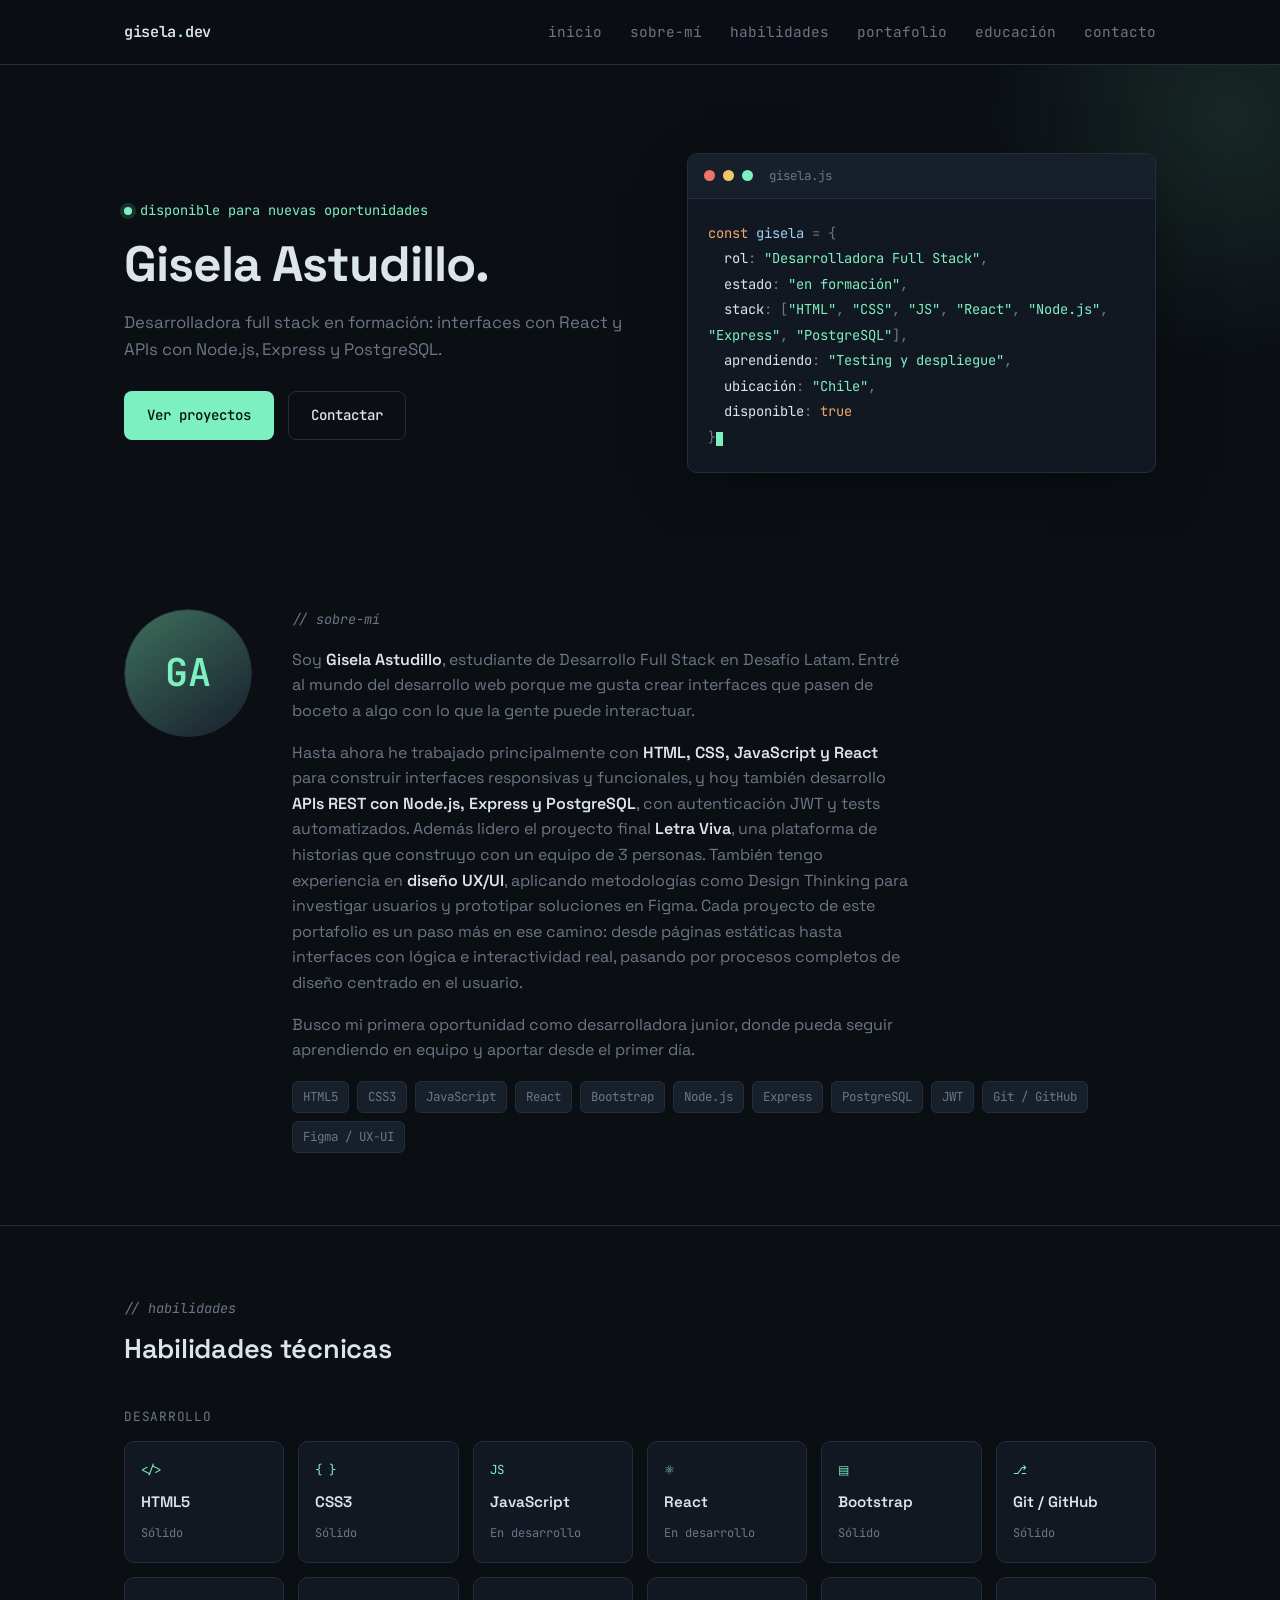
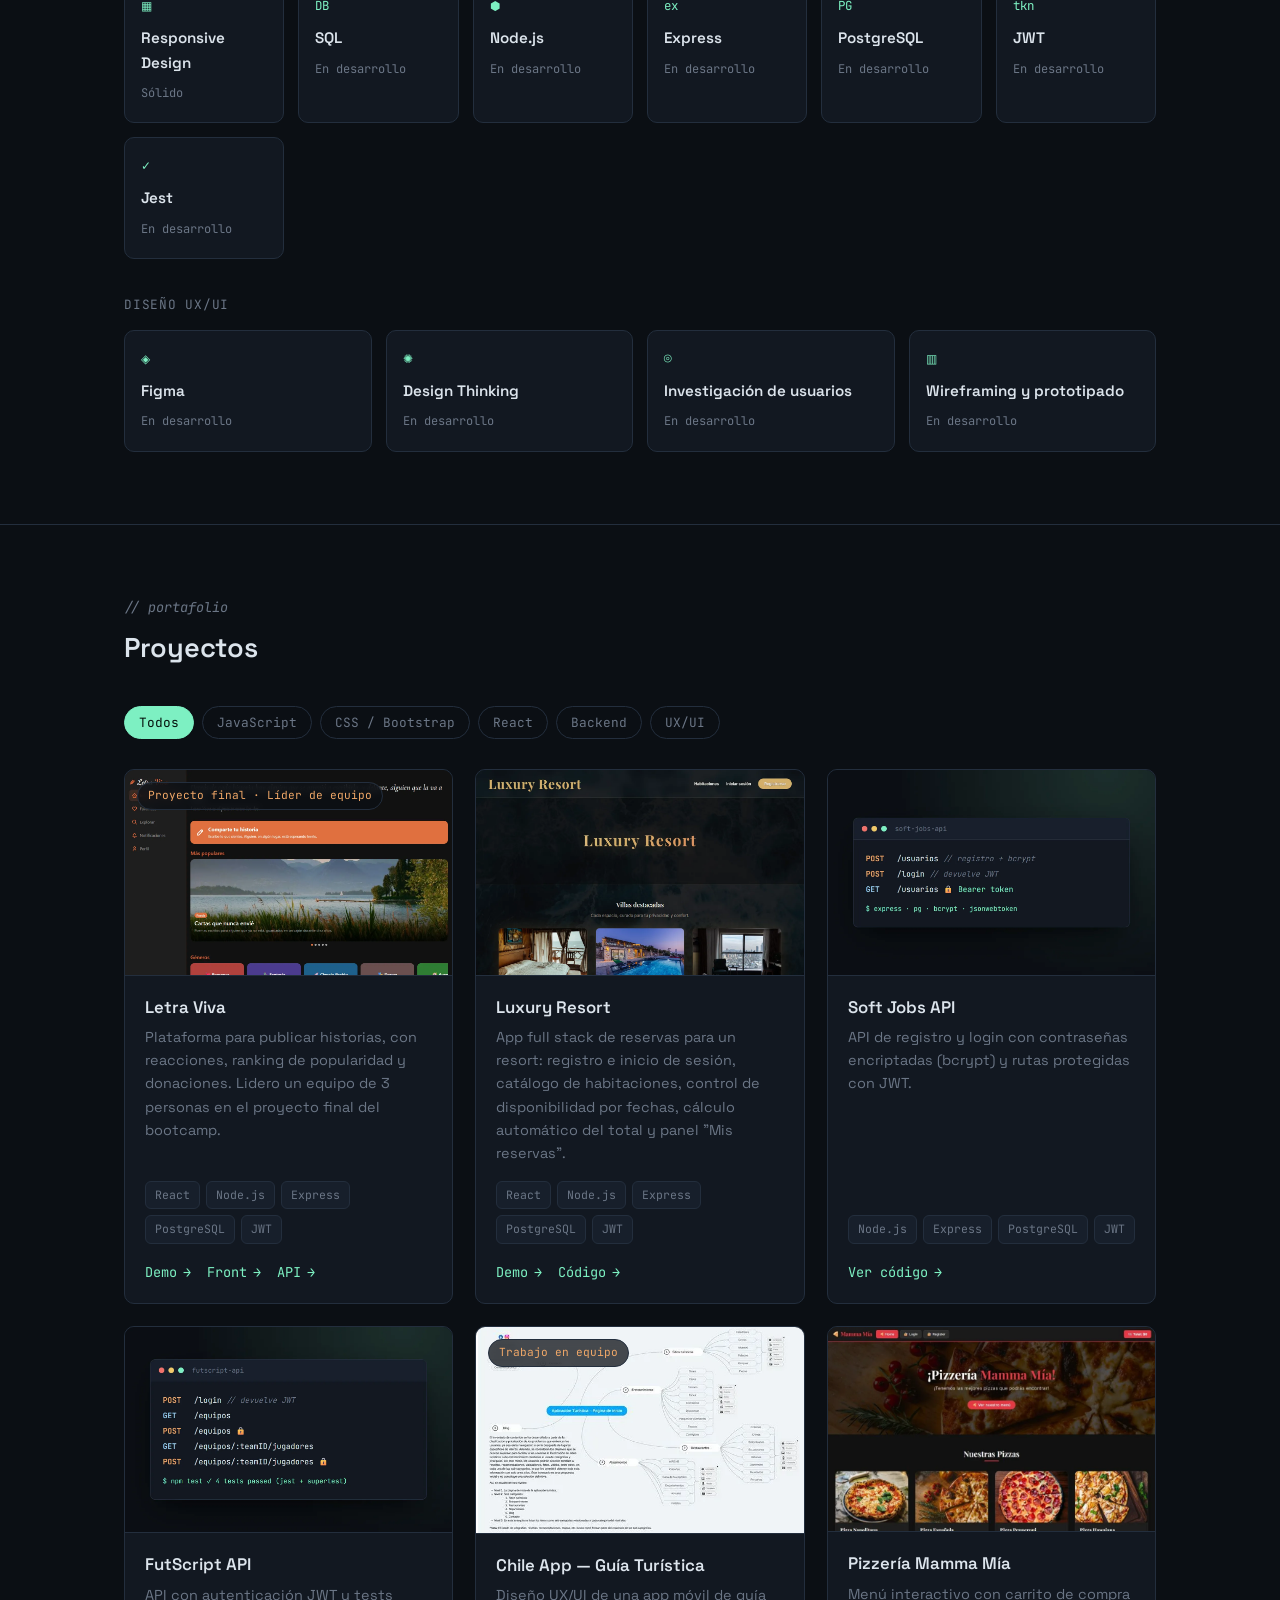
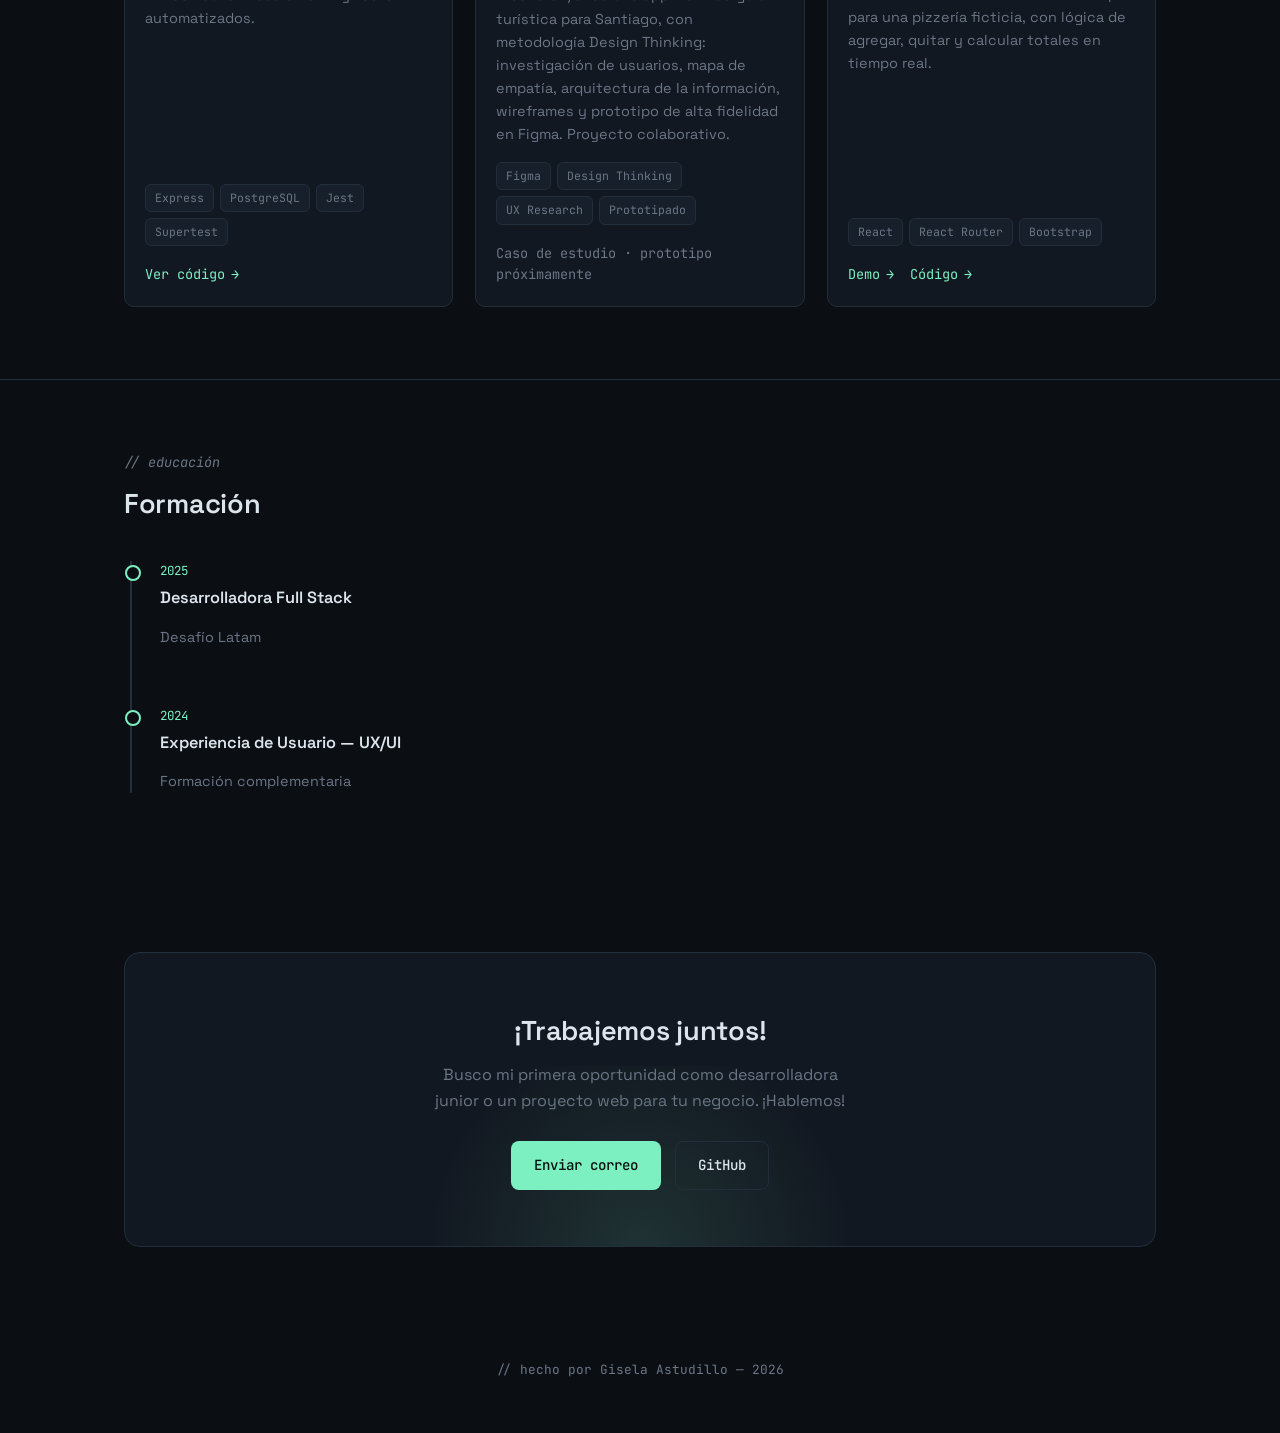
==== index.html @ 07a114a3 "Corregir tags de Pizzería Mamma Mía a React, React Router y Bootstrap Co-Authored-By: Claude Opus 5." ====
<!DOCTYPE html>
<html lang="es">
<head>
<meta charset="UTF-8">
<meta name="viewport" content="width=device-width, initial-scale=1.0">
<title>Gisela Astudillo — Desarrolladora Full Stack</title>
<meta name="description" content="Portafolio de Gisela Astudillo, desarrolladora full stack en formación. Frontend con HTML, CSS, JavaScript y React, y backend con Node.js, Express y PostgreSQL.">
<link rel="preconnect" href="https://fonts.googleapis.com">
<link rel="preconnect" href="https://fonts.gstatic.com" crossorigin>
<link href="https://fonts.googleapis.com/css2?family=Space+Grotesk:wght@400;500;600;700&family=JetBrains+Mono:wght@400;500;600&display=swap" rel="stylesheet">
<link rel="stylesheet" href="css/style.css">
<script src="js/main.js" defer></script>
</head>
<body>

<nav class="nav">
  <div class="wrap">
    <a class="nav-brand" href="#inicio">gisela<span>.</span>dev</a>
    <button class="nav-toggle" id="navToggle" aria-label="Abrir menú" aria-expanded="false" aria-controls="navLinks">☰</button>
    <ul class="nav-links" id="navLinks">
      <li><a href="#inicio">inicio</a></li>
      <li><a href="#sobre-mi">sobre-mí</a></li>
      <li><a href="#habilidades">habilidades</a></li>
      <li><a href="#portafolio">portafolio</a></li>
      <li><a href="#educacion">educación</a></li>
      <li><a href="#contacto">contacto</a></li>
    </ul>
  </div>
</nav>

<header id="inicio" class="hero">
  <div class="wrap hero-grid">
    <div>
      <p class="hero-eyebrow">disponible para nuevas oportunidades</p>
      <h1>Gisela Astudillo.</h1>
      <p class="lead">Desarrolladora full stack en formación: interfaces con React y APIs con Node.js, Express y PostgreSQL.</p>
      <div class="hero-ctas">
        <a href="#portafolio" class="btn btn-primary">Ver proyectos</a>
        <a href="#contacto" class="btn btn-ghost">Contactar</a>
      </div>
    </div>

    <div class="code-card" aria-hidden="false">
      <div class="code-card-head">
        <span class="code-dot"></span><span class="code-dot"></span><span class="code-dot"></span>
        <span class="code-card-filename">gisela.js</span>
      </div>
      <div class="code-card-body mono">
<span class="tok-kw">const</span> <span class="tok-var">gisela</span> <span class="tok-punc">=</span> <span class="tok-punc">{</span><br>
&nbsp;&nbsp;<span class="tok-prop">rol</span><span class="tok-punc">:</span> <span class="tok-str">"Desarrolladora Full Stack"</span><span class="tok-punc">,</span><br>
&nbsp;&nbsp;<span class="tok-prop">estado</span><span class="tok-punc">:</span> <span class="tok-str">"en formación"</span><span class="tok-punc">,</span><br>
&nbsp;&nbsp;<span class="tok-prop">stack</span><span class="tok-punc">:</span> <span class="tok-punc">[</span><span class="tok-str">"HTML"</span><span class="tok-punc">,</span> <span class="tok-str">"CSS"</span><span class="tok-punc">,</span> <span class="tok-str">"JS"</span><span class="tok-punc">,</span> <span class="tok-str">"React"</span><span class="tok-punc">,</span> <span class="tok-str">"Node.js"</span><span class="tok-punc">,</span> <span class="tok-str">"Express"</span><span class="tok-punc">,</span> <span class="tok-str">"PostgreSQL"</span><span class="tok-punc">]</span><span class="tok-punc">,</span><br>
&nbsp;&nbsp;<span class="tok-prop">aprendiendo</span><span class="tok-punc">:</span> <span class="tok-str">"Testing y despliegue"</span><span class="tok-punc">,</span><br>
&nbsp;&nbsp;<span class="tok-prop">ubicación</span><span class="tok-punc">:</span> <span class="tok-str">"Chile"</span><span class="tok-punc">,</span><br>
&nbsp;&nbsp;<span class="tok-prop">disponible</span><span class="tok-punc">:</span> <span class="tok-kw">true</span><br>
<span class="tok-punc">}</span><span class="cursor"></span>
      </div>
    </div>
  </div>
</header>

<section id="sobre-mi">
  <div class="wrap">
    <div class="about-grid">
      <div class="about-avatar mono">GA</div>
      <div class="about-text">
        <p class="eyebrow mono"><span class="tok-com">// sobre-mí</span></p>
        <p>Soy <strong>Gisela Astudillo</strong>, estudiante de Desarrollo Full Stack en Desafío Latam. Entré al mundo del desarrollo web porque me gusta crear interfaces que pasen de boceto a algo con lo que la gente puede interactuar.</p>
        <p>Hasta ahora he trabajado principalmente con <strong>HTML, CSS, JavaScript y React</strong> para construir interfaces responsivas y funcionales, y hoy también desarrollo <strong>APIs REST con Node.js, Express y PostgreSQL</strong>, con autenticación JWT y tests automatizados. Además lidero el proyecto final <strong>Letra Viva</strong>, una plataforma de historias que construyo con un equipo de 3 personas. También tengo experiencia en <strong>diseño UX/UI</strong>, aplicando metodologías como Design Thinking para investigar usuarios y prototipar soluciones en Figma. Cada proyecto de este portafolio es un paso más en ese camino: desde páginas estáticas hasta interfaces con lógica e interactividad real, pasando por procesos completos de diseño centrado en el usuario.</p>
        <p>Busco mi primera oportunidad como desarrolladora junior, donde pueda seguir aprendiendo en equipo y aportar desde el primer día.</p>
        <div class="about-tags">
          <span class="tag">HTML5</span>
          <span class="tag">CSS3</span>
          <span class="tag">JavaScript</span>
          <span class="tag">React</span>
          <span class="tag">Bootstrap</span>
          <span class="tag">Node.js</span>
          <span class="tag">Express</span>
          <span class="tag">PostgreSQL</span>
          <span class="tag">JWT</span>
          <span class="tag">Git / GitHub</span>
          <span class="tag">Figma / UX-UI</span>
        </div>
      </div>
    </div>
  </div>
</section>

<hr class="divider">

<section id="habilidades">
  <div class="wrap">
    <div class="section-head">
      <p class="eyebrow mono"><span class="tok-com">// habilidades</span></p>
      <h2>Habilidades técnicas</h2>
    </div>

    <p class="skills-group-label mono">Desarrollo</p>
    <div class="skills-grid">
      <div class="skill-card">
        <span class="skill-icon mono">&lt;/&gt;</span>
        <span class="skill-name">HTML5</span>
        <span class="skill-level">Sólido</span>
      </div>
      <div class="skill-card">
        <span class="skill-icon mono">{ }</span>
        <span class="skill-name">CSS3</span>
        <span class="skill-level">Sólido</span>
      </div>
      <div class="skill-card">
        <span class="skill-icon mono">JS</span>
        <span class="skill-name">JavaScript</span>
        <span class="skill-level">En desarrollo</span>
      </div>
      <div class="skill-card">
        <span class="skill-icon mono">⚛</span>
        <span class="skill-name">React</span>
        <span class="skill-level">En desarrollo</span>
      </div>
      <div class="skill-card">
        <span class="skill-icon mono">▤</span>
        <span class="skill-name">Bootstrap</span>
        <span class="skill-level">Sólido</span>
      </div>
      <div class="skill-card">
        <span class="skill-icon mono">⎇</span>
        <span class="skill-name">Git / GitHub</span>
        <span class="skill-level">Sólido</span>
      </div>
      <div class="skill-card">
        <span class="skill-icon mono">▦</span>
        <span class="skill-name">Responsive Design</span>
        <span class="skill-level">Sólido</span>
      </div>
      <div class="skill-card">
        <span class="skill-icon mono">DB</span>
        <span class="skill-name">SQL</span>
        <span class="skill-level">En desarrollo</span>
      </div>
      <div class="skill-card">
        <span class="skill-icon mono">⬢</span>
        <span class="skill-name">Node.js</span>
        <span class="skill-level">En desarrollo</span>
      </div>
      <div class="skill-card">
        <span class="skill-icon mono">ex</span>
        <span class="skill-name">Express</span>
        <span class="skill-level">En desarrollo</span>
      </div>
      <div class="skill-card">
        <span class="skill-icon mono">PG</span>
        <span class="skill-name">PostgreSQL</span>
        <span class="skill-level">En desarrollo</span>
      </div>
      <div class="skill-card">
        <span class="skill-icon mono">tkn</span>
        <span class="skill-name">JWT</span>
        <span class="skill-level">En desarrollo</span>
      </div>
      <div class="skill-card">
        <span class="skill-icon mono">✓</span>
        <span class="skill-name">Jest</span>
        <span class="skill-level">En desarrollo</span>
      </div>
    </div>

    <p class="skills-group-label mono">Diseño UX/UI</p>
    <div class="skills-grid">
      <div class="skill-card">
        <span class="skill-icon mono">◈</span>
        <span class="skill-name">Figma</span>
        <span class="skill-level">En desarrollo</span>
      </div>
      <div class="skill-card">
        <span class="skill-icon mono">✺</span>
        <span class="skill-name">Design Thinking</span>
        <span class="skill-level">En desarrollo</span>
      </div>
      <div class="skill-card">
        <span class="skill-icon mono">◎</span>
        <span class="skill-name">Investigación de usuarios</span>
        <span class="skill-level">En desarrollo</span>
      </div>
      <div class="skill-card">
        <span class="skill-icon mono">▥</span>
        <span class="skill-name">Wireframing y prototipado</span>
        <span class="skill-level">En desarrollo</span>
      </div>
    </div>
  </div>
</section>

<hr class="divider">

<section id="portafolio">
  <div class="wrap">
    <div class="section-head">
      <p class="eyebrow mono"><span class="tok-com">// portafolio</span></p>
      <h2>Proyectos</h2>
    </div>

    <div class="filter-bar" role="group" aria-label="Filtrar proyectos por tecnología">
      <button class="filter-btn active" data-filter="all">Todos</button>
      <button class="filter-btn" data-filter="js">JavaScript</button>
      <button class="filter-btn" data-filter="css">CSS / Bootstrap</button>
      <button class="filter-btn" data-filter="react">React</button>
      <button class="filter-btn" data-filter="backend">Backend</button>
      <button class="filter-btn" data-filter="uxui">UX/UI</button>
    </div>

    <div class="project-grid" id="projectGrid">

      <article class="project-card" data-tags="react backend js">
        <div class="project-thumb">
          <span class="project-badge mono">Proyecto final · Líder de equipo</span>
          <img src="img/letra-viva.webp" alt="Página de inicio de Letra Viva: menú lateral, frase de bienvenida, botón para compartir una historia y carrusel de historias más populares">
        </div>
        <div class="project-body">
          <h3 class="project-title">Letra Viva</h3>
          <p class="project-desc">Plataforma para publicar historias, con reacciones, ranking de popularidad y donaciones. Lidero un equipo de 3 personas en el proyecto final del bootcamp.</p>
          <div class="project-stack">
            <span class="tag">React</span><span class="tag">Node.js</span><span class="tag">Express</span><span class="tag">PostgreSQL</span><span class="tag">JWT</span>
          </div>
          <div class="project-links">
            <a href="https://letra-viva-frontend.vercel.app" class="project-link" target="_blank" rel="noopener">Demo</a>
            <a href="https://github.com/G1I2S/letra-viva-frontend" class="project-link" target="_blank" rel="noopener">Front</a>
            <a href="https://github.com/G1I2S/letra-viva-backend" class="project-link" target="_blank" rel="noopener">API</a>
          </div>
        </div>
      </article>

      <article class="project-card" data-tags="react backend js">
        <div class="project-thumb">
          <img src="img/luxury-resort.webp" alt="Página de inicio de Luxury Resort: logo dorado sobre fondo oscuro y sección de villas destacadas con fotos de habitaciones y una piscina">
        </div>
        <div class="project-body">
          <h3 class="project-title">Luxury Resort</h3>
          <p class="project-desc">App full stack de reservas para un resort: registro e inicio de sesión, catálogo de habitaciones, control de disponibilidad por fechas, cálculo automático del total y panel "Mis reservas".</p>
          <div class="project-stack">
            <span class="tag">React</span><span class="tag">Node.js</span><span class="tag">Express</span><span class="tag">PostgreSQL</span><span class="tag">JWT</span>
          </div>
          <div class="project-links">
            <a href="https://luxury-resort-one.vercel.app" class="project-link" target="_blank" rel="noopener">Demo</a>
            <a href="https://github.com/G1I2S/luxury-resort" class="project-link" target="_blank" rel="noopener">Código</a>
          </div>
        </div>
      </article>

      <article class="project-card" data-tags="backend">
        <div class="project-thumb">
          <img src="img/soft-jobs-api.webp" alt="Ventana de código con los endpoints de Soft Jobs API: POST /usuarios para registrarse, POST /login que devuelve un JWT y GET /usuarios protegido con token">
        </div>
        <div class="project-body">
          <h3 class="project-title">Soft Jobs API</h3>
          <p class="project-desc">API de registro y login con contraseñas encriptadas (bcrypt) y rutas protegidas con JWT.</p>
          <div class="project-stack">
            <span class="tag">Node.js</span><span class="tag">Express</span><span class="tag">PostgreSQL</span><span class="tag">JWT</span>
          </div>
          <a href="https://github.com/G1I2S/soft-jobs-api" class="project-link" target="_blank" rel="noopener">Ver código</a>
        </div>
      </article>

      <article class="project-card" data-tags="backend">
        <div class="project-thumb">
          <img src="img/futscript-api.webp" alt="Ventana de código con los endpoints de FutScript API para login, equipos y jugadores, y el resultado de npm test con 4 tests aprobados">
        </div>
        <div class="project-body">
          <h3 class="project-title">FutScript API</h3>
          <p class="project-desc">API con autenticación JWT y tests automatizados.</p>
          <div class="project-stack">
            <span class="tag">Express</span><span class="tag">PostgreSQL</span><span class="tag">Jest</span><span class="tag">Supertest</span>
          </div>
          <a href="https://github.com/G1I2S/futscript-api" class="project-link" target="_blank" rel="noopener">Ver código</a>
        </div>
      </article>

      <article class="project-card" data-tags="uxui">
        <div class="project-thumb">
          <span class="project-badge mono">Trabajo en equipo</span>
          <img src="img/chile-app.webp" alt="Mapa de arquitectura de información de la app Chile App: página de inicio conectada a sitios turísticos, entretenimiento, restaurantes, alojamientos, blog y contacto, con sus subcategorías">
        </div>
        <div class="project-body">
          <h3 class="project-title">Chile App — Guía Turística</h3>
          <p class="project-desc">Diseño UX/UI de una app móvil de guía turística para Santiago, con metodología Design Thinking: investigación de usuarios, mapa de empatía, arquitectura de la información, wireframes y prototipo de alta fidelidad en Figma. Proyecto colaborativo.</p>
          <div class="project-stack">
            <span class="tag">Figma</span><span class="tag">Design Thinking</span><span class="tag">UX Research</span><span class="tag">Prototipado</span>
          </div>
          <span class="project-link-disabled">Caso de estudio · prototipo próximamente</span>
        </div>
      </article>

      <article class="project-card" data-tags="react js css">
        <div class="project-thumb">
          <img src="img/pizzeria-mamma-mia.webp" alt="Página de inicio de Pizzería Mamma Mía: barra con total del carrito, portada con foto de pizza y botón Ver nuestro menú, y tarjetas de pizzas napolitana, española, pepperoni y hawaiana">
        </div>
        <div class="project-body">
          <h3 class="project-title">Pizzería Mamma Mía</h3>
          <p class="project-desc">Menú interactivo con carrito de compra para una pizzería ficticia, con lógica de agregar, quitar y calcular totales en tiempo real.</p>
          <div class="project-stack">
            <span class="tag">React</span><span class="tag">React Router</span><span class="tag">Bootstrap</span>
          </div>
          <div class="project-links">
            <a href="https://g1i2s.github.io/pizzeria-mamma-mia/" class="project-link" target="_blank" rel="noopener">Demo</a>
            <a href="https://github.com/G1I2S/pizzeria-mamma-mia" class="project-link" target="_blank" rel="noopener">Código</a>
          </div>
        </div>
      </article>



    </div>
  </div>
</section>

<hr class="divider">

<section id="educacion">
  <div class="wrap">
    <div class="section-head">
      <p class="eyebrow mono"><span class="tok-com">// educación</span></p>
      <h2>Formación</h2>
    </div>
    <div class="timeline">
      <div class="timeline-item">
        <p class="timeline-date mono">2025</p>
        <p class="timeline-title">Desarrolladora Full Stack</p>
        <p class="timeline-sub">Desafío Latam</p>
      </div>
      <div class="timeline-item">
        <p class="timeline-date mono">2024</p>
        <p class="timeline-title">Experiencia de Usuario — UX/UI</p>
        <p class="timeline-sub">Formación complementaria</p>
      </div>
    </div>
  </div>
</section>

<section id="contacto">
  <div class="wrap">
    <div class="contact">
      <h2>¡Trabajemos juntos!</h2>
      <p class="lead">Busco mi primera oportunidad como desarrolladora junior o un proyecto web para tu negocio. ¡Hablemos!</p>
      <div class="contact-links">
        <a href="mailto:giselaastudillo50@gmail.com" class="btn btn-primary">Enviar correo</a>
        <a href="https://github.com/G1I2S" class="btn btn-ghost" target="_blank" rel="noopener">GitHub</a>
        <!-- TODO: descomentar estos botones cuando estén los datos.
             LinkedIn: poner la URL del perfil en href.
             CV: subir el PDF (ej. docs/cv-gisela-astudillo.pdf), poner esa ruta en href y agregar el atributo download.
        <a href="#" class="btn btn-ghost" target="_blank" rel="noopener">LinkedIn</a>
        <a href="#" class="btn btn-ghost">Descargar CV</a>
        -->
      </div>
    </div>
  </div>
</section>

<footer class="site-footer">
  <p>// hecho por Gisela Astudillo — 2026</p>
</footer>

</body>
</html>
---- css/style.css ----
:root{
  --bg:#0B0F14;
  --surface:#121821;
  --surface-2:#171F2B;
  --border:#232E3D;
  --text:#DCE4EC;
  --text-dim:#6B7686;
  --accent:#7DF0C2;
  --accent-dim:#3E6F5C;
  --accent-warm:#F0A868;
  --radius:10px;
  --maxw:1080px;
}

*{box-sizing:border-box;}
html{scroll-behavior:smooth;}
body{
  margin:0;
  background:var(--bg);
  color:var(--text);
  font-family:'Space Grotesk', system-ui, sans-serif;
  line-height:1.6;
  -webkit-font-smoothing:antialiased;
}
.mono{font-family:'JetBrains Mono', monospace;}

a{color:var(--accent); text-decoration:none;}
a:hover{text-decoration:underline;}

::selection{background:var(--accent); color:var(--bg);}

:focus-visible{
  outline:2px solid var(--accent);
  outline-offset:3px;
  border-radius:4px;
}

.wrap{max-width:var(--maxw); margin:0 auto; padding:0 24px;}

/* ---------- NAV ---------- */
.nav{
  position:sticky; top:0; z-index:50;
  background:rgba(11,15,20,0.85);
  backdrop-filter:blur(10px);
  border-bottom:1px solid var(--border);
}
.nav .wrap{
  display:flex; align-items:center; justify-content:space-between;
  height:64px;
}
.nav-brand{
  font-family:'JetBrains Mono', monospace;
  font-weight:600;
  color:var(--text);
  font-size:0.95rem;
  letter-spacing:-0.02em;
}
.nav-brand span{color:var(--accent);}
.nav-brand:hover{text-decoration:none; color:var(--text);}

.nav-links{
  display:flex; gap:28px; list-style:none; margin:0; padding:0;
}
.nav-links a{
  color:var(--text-dim);
  font-size:0.9rem;
  font-family:'JetBrains Mono', monospace;
  transition:color 0.15s ease;
}
.nav-links a:hover{color:var(--accent); text-decoration:none;}

.nav-toggle{
  display:none;
  background:none; border:1px solid var(--border); border-radius:6px;
  color:var(--text); width:38px; height:38px; cursor:pointer;
  font-size:1.1rem;
}

@media (max-width:760px){
  .nav-links{
    position:fixed; top:64px; left:0; right:0;
    background:var(--surface);
    border-bottom:1px solid var(--border);
    flex-direction:column; gap:0;
    max-height:0; overflow:hidden;
    transition:max-height 0.25s ease;
  }
  .nav-links.open{max-height:400px;}
  .nav-links li{border-top:1px solid var(--border);}
  .nav-links a{display:block; padding:14px 24px;}
  .nav-toggle{display:block;}
}

/* ---------- HERO ---------- */
.hero{
  padding:88px 0 64px;
  position:relative;
  overflow:hidden;
}
.hero::before{
  content:'';
  position:absolute;
  top:-200px; right:-200px;
  width:500px; height:500px;
  background:radial-gradient(circle, var(--accent-dim) 0%, transparent 70%);
  opacity:0.25;
  pointer-events:none;
}
.hero-grid{
  display:grid;
  grid-template-columns:1.1fr 1fr;
  gap:48px;
  align-items:center;
  position:relative;
}
@media (max-width:860px){
  .hero-grid{grid-template-columns:1fr; gap:36px;}
}

.hero-eyebrow{
  font-family:'JetBrains Mono', monospace;
  color:var(--accent);
  font-size:0.85rem;
  margin-bottom:14px;
  display:flex; align-items:center; gap:8px;
}
.hero-eyebrow::before{
  content:'';
  width:8px; height:8px;
  border-radius:50%;
  background:var(--accent);
  box-shadow:0 0 0 4px rgba(125,240,194,0.15);
}

.hero h1{
  font-size:clamp(2.1rem, 4.5vw, 3.1rem);
  line-height:1.12;
  margin:0 0 18px;
  font-weight:700;
  letter-spacing:-0.02em;
}
.hero p.lead{
  color:var(--text-dim);
  font-size:1.05rem;
  max-width:46ch;
  margin:0 0 28px;
}

.hero-ctas{display:flex; gap:14px; flex-wrap:wrap;}

.btn{
  display:inline-flex; align-items:center; gap:8px;
  padding:12px 22px;
  border-radius:8px;
  font-family:'JetBrains Mono', monospace;
  font-size:0.88rem;
  font-weight:500;
  cursor:pointer;
  border:1px solid transparent;
  transition:all 0.15s ease;
}
.btn-primary{
  background:var(--accent);
  color:#06120D;
}
.btn-primary:hover{
  background:#92f3cd;
  text-decoration:none;
  transform:translateY(-1px);
}
.btn-ghost{
  background:transparent;
  border-color:var(--border);
  color:var(--text);
}
.btn-ghost:hover{
  border-color:var(--accent);
  color:var(--accent);
  text-decoration:none;
}

/* code block hero signature */
.code-card{
  background:var(--surface);
  border:1px solid var(--border);
  border-radius:var(--radius);
  overflow:hidden;
  box-shadow:0 20px 60px -20px rgba(0,0,0,0.6);
}
.code-card-head{
  display:flex; align-items:center; gap:8px;
  padding:12px 16px;
  border-bottom:1px solid var(--border);
  background:var(--surface-2);
}
.code-dot{width:11px; height:11px; border-radius:50%;}
.code-card-head .code-dot:nth-child(1){background:#F0726B;}
.code-card-head .code-dot:nth-child(2){background:#F0C868;}
.code-card-head .code-dot:nth-child(3){background:#7DF0C2;}
.code-card-filename{
  margin-left:8px;
  font-family:'JetBrains Mono', monospace;
  font-size:0.78rem;
  color:var(--text-dim);
}
.code-card-body{
  padding:22px 20px;
  font-family:'JetBrains Mono', monospace;
  font-size:0.86rem;
  line-height:1.85;
  overflow-x:auto;
}
.code-card-body .ln{color:var(--text-dim); user-select:none; display:inline-block; width:1.4em;}
.tok-kw{color:#F0A868;}
.tok-var{color:#9FD0F0;}
.tok-str{color:var(--accent);}
.tok-prop{color:#DCE4EC;}
.tok-punc{color:var(--text-dim);}
.tok-com{color:var(--text-dim); font-style:italic;}

.cursor{
  display:inline-block;
  width:7px; height:1em;
  background:var(--accent);
  vertical-align:text-bottom;
  animation:blink 1s steps(1) infinite;
}
@keyframes blink{50%{opacity:0;}}

@media (prefers-reduced-motion: reduce){
  .cursor{animation:none;}
  html{scroll-behavior:auto;}
}

/* ---------- SECTION SHELL ---------- */
section{padding:72px 0;}
.section-head{margin-bottom:36px;}
.eyebrow{
  font-family:'JetBrains Mono', monospace;
  color:var(--text-dim);
  font-size:0.85rem;
  margin:0 0 8px;
}
.eyebrow .tok-com{color:var(--text-dim);}
h2{
  font-size:1.7rem;
  margin:0;
  font-weight:600;
  letter-spacing:-0.01em;
}

.divider{
  border:none; border-top:1px solid var(--border); margin:0;
}

/* ---------- SOBRE MI ---------- */
.about-grid{
  display:grid;
  grid-template-columns:auto 1fr;
  gap:40px;
  align-items:start;
}
@media (max-width:700px){
  .about-grid{grid-template-columns:1fr;}
}
.about-avatar{
  width:128px; height:128px;
  border-radius:50%;
  background:linear-gradient(145deg, var(--accent-dim), var(--surface-2));
  border:1px solid var(--border);
  display:flex; align-items:center; justify-content:center;
  font-family:'JetBrains Mono', monospace;
  font-size:2.4rem;
  font-weight:600;
  color:var(--accent);
}
.about-text p{color:var(--text-dim); margin:0 0 16px; max-width:62ch;}
.about-text strong{color:var(--text); font-weight:600;}
.about-tags{display:flex; flex-wrap:wrap; gap:8px; margin-top:18px;}
.tag{
  font-family:'JetBrains Mono', monospace;
  font-size:0.78rem;
  padding:5px 10px;
  border-radius:6px;
  background:var(--surface-2);
  border:1px solid var(--border);
  color:var(--text-dim);
}

/* ---------- HABILIDADES ---------- */
.skills-group-label{
  color:var(--text-dim);
  font-size:0.8rem;
  text-transform:uppercase;
  letter-spacing:0.06em;
  margin:0 0 14px;
}
.skills-grid{
  display:grid;
  grid-template-columns:repeat(auto-fit, minmax(150px, 1fr));
  gap:14px;
  margin-bottom:36px;
}
.skills-grid:last-of-type{margin-bottom:0;}
.skill-card{
  background:var(--surface);
  border:1px solid var(--border);
  border-radius:var(--radius);
  padding:18px 16px;
  transition:border-color 0.15s ease, transform 0.15s ease;
}
.skill-card:hover{border-color:var(--accent-dim); transform:translateY(-2px);}
.skill-card .skill-icon{
  font-family:'JetBrains Mono', monospace;
  color:var(--accent);
  font-size:0.78rem;
  margin-bottom:10px;
  display:block;
}
.skill-card .skill-name{font-weight:600; font-size:0.95rem; display:block; margin-bottom:4px;}
.skill-card .skill-level{font-family:'JetBrains Mono', monospace; font-size:0.75rem; color:var(--text-dim);}

/* ---------- PORTAFOLIO ---------- */
.filter-bar{
  display:flex; gap:8px; flex-wrap:wrap; margin-bottom:30px;
}
.filter-btn{
  font-family:'JetBrains Mono', monospace;
  font-size:0.8rem;
  padding:7px 14px;
  border-radius:20px;
  border:1px solid var(--border);
  background:transparent;
  color:var(--text-dim);
  cursor:pointer;
  transition:all 0.15s ease;
}
.filter-btn:hover{border-color:var(--accent-dim); color:var(--text);}
.filter-btn.active{
  background:var(--accent);
  color:#06120D;
  border-color:var(--accent);
}

.project-grid{
  display:grid;
  grid-template-columns:repeat(auto-fit, minmax(290px, 1fr));
  gap:22px;
}
.project-card{
  background:var(--surface);
  border:1px solid var(--border);
  border-radius:var(--radius);
  overflow:hidden;
  display:flex; flex-direction:column;
  transition:border-color 0.15s ease, transform 0.15s ease;
}
.project-card:hover{border-color:var(--accent-dim); transform:translateY(-3px);}
.project-thumb{
  aspect-ratio:16/10;
  background:var(--surface-2);
  display:flex; align-items:center; justify-content:center;
  border-bottom:1px solid var(--border);
}
.project-thumb svg{width:100%; height:100%;}
.project-body{padding:18px 20px 20px; display:flex; flex-direction:column; flex:1;}
.project-title{font-weight:600; font-size:1.05rem; margin:0 0 6px;}
.project-desc{color:var(--text-dim); font-size:0.9rem; margin:0 0 16px; flex:1;}
.project-stack{display:flex; flex-wrap:wrap; gap:6px; margin-bottom:18px;}
.project-stack .tag{font-size:0.72rem; padding:4px 9px;}
.project-link{
  font-family:'JetBrains Mono', monospace;
  font-size:0.85rem;
  color:var(--accent);
  display:inline-flex; align-items:center; gap:6px;
}
.project-link::after{content:'→'; transition:transform 0.15s ease;}
.project-link:hover::after{transform:translateX(3px);}
.project-links{display:flex; flex-wrap:wrap; gap:16px;}

.project-link-disabled{
  font-family:'JetBrains Mono', monospace;
  font-size:0.85rem;
  color:var(--text-dim);
  display:inline-flex; align-items:center; gap:6px;
  cursor:default;
}

.project-badge{
  position:absolute;
  top:12px; left:12px;
  font-family:'JetBrains Mono', monospace;
  font-size:0.7rem;
  padding:4px 10px;
  border-radius:20px;
  background:rgba(11,15,20,0.75);
  backdrop-filter:blur(4px);
  border:1px solid var(--border);
  color:var(--accent-warm);
  z-index:1;
}
.project-thumb{position:relative;}

/* ---------- EDUCACION ---------- */
.timeline{
  border-left:2px solid var(--border);
  margin-left:6px;
}
.timeline-item{
  position:relative;
  padding:0 0 30px 28px;
}
.timeline-item:last-child{padding-bottom:0;}
.timeline-item::before{
  content:'';
  position:absolute;
  left:-7px; top:4px;
  width:12px; height:12px;
  border-radius:50%;
  background:var(--bg);
  border:2px solid var(--accent);
}
.timeline-date{
  font-family:'JetBrains Mono', monospace;
  font-size:0.78rem;
  color:var(--accent);
  margin-bottom:4px;
}
.timeline-title{font-weight:600; font-size:1.02rem; margin:0 0 4px;}
.timeline-sub{color:var(--text-dim); font-size:0.9rem;}

/* ---------- CONTACTO ---------- */
.contact{
  background:var(--surface);
  border:1px solid var(--border);
  border-radius:16px;
  padding:56px 40px;
  text-align:center;
  position:relative;
  overflow:hidden;
}
.contact::before{
  content:'';
  position:absolute;
  bottom:-180px; left:50%; transform:translateX(-50%);
  width:480px; height:360px;
  background:radial-gradient(circle, var(--accent-dim) 0%, transparent 70%);
  opacity:0.3;
  pointer-events:none;
}
.contact h2{margin-bottom:10px;}
.contact p.lead{color:var(--text-dim); max-width:42ch; margin:0 auto 28px;}
.contact-links{
  display:flex; gap:14px; justify-content:center; flex-wrap:wrap;
  position:relative;
}

footer.site-footer{
  padding:28px 0 40px;
  text-align:center;
  color:var(--text-dim);
  font-family:'JetBrains Mono', monospace;
  font-size:0.8rem;
}
.project-thumb img{width:100%; height:100%; object-fit:cover; display:block;}
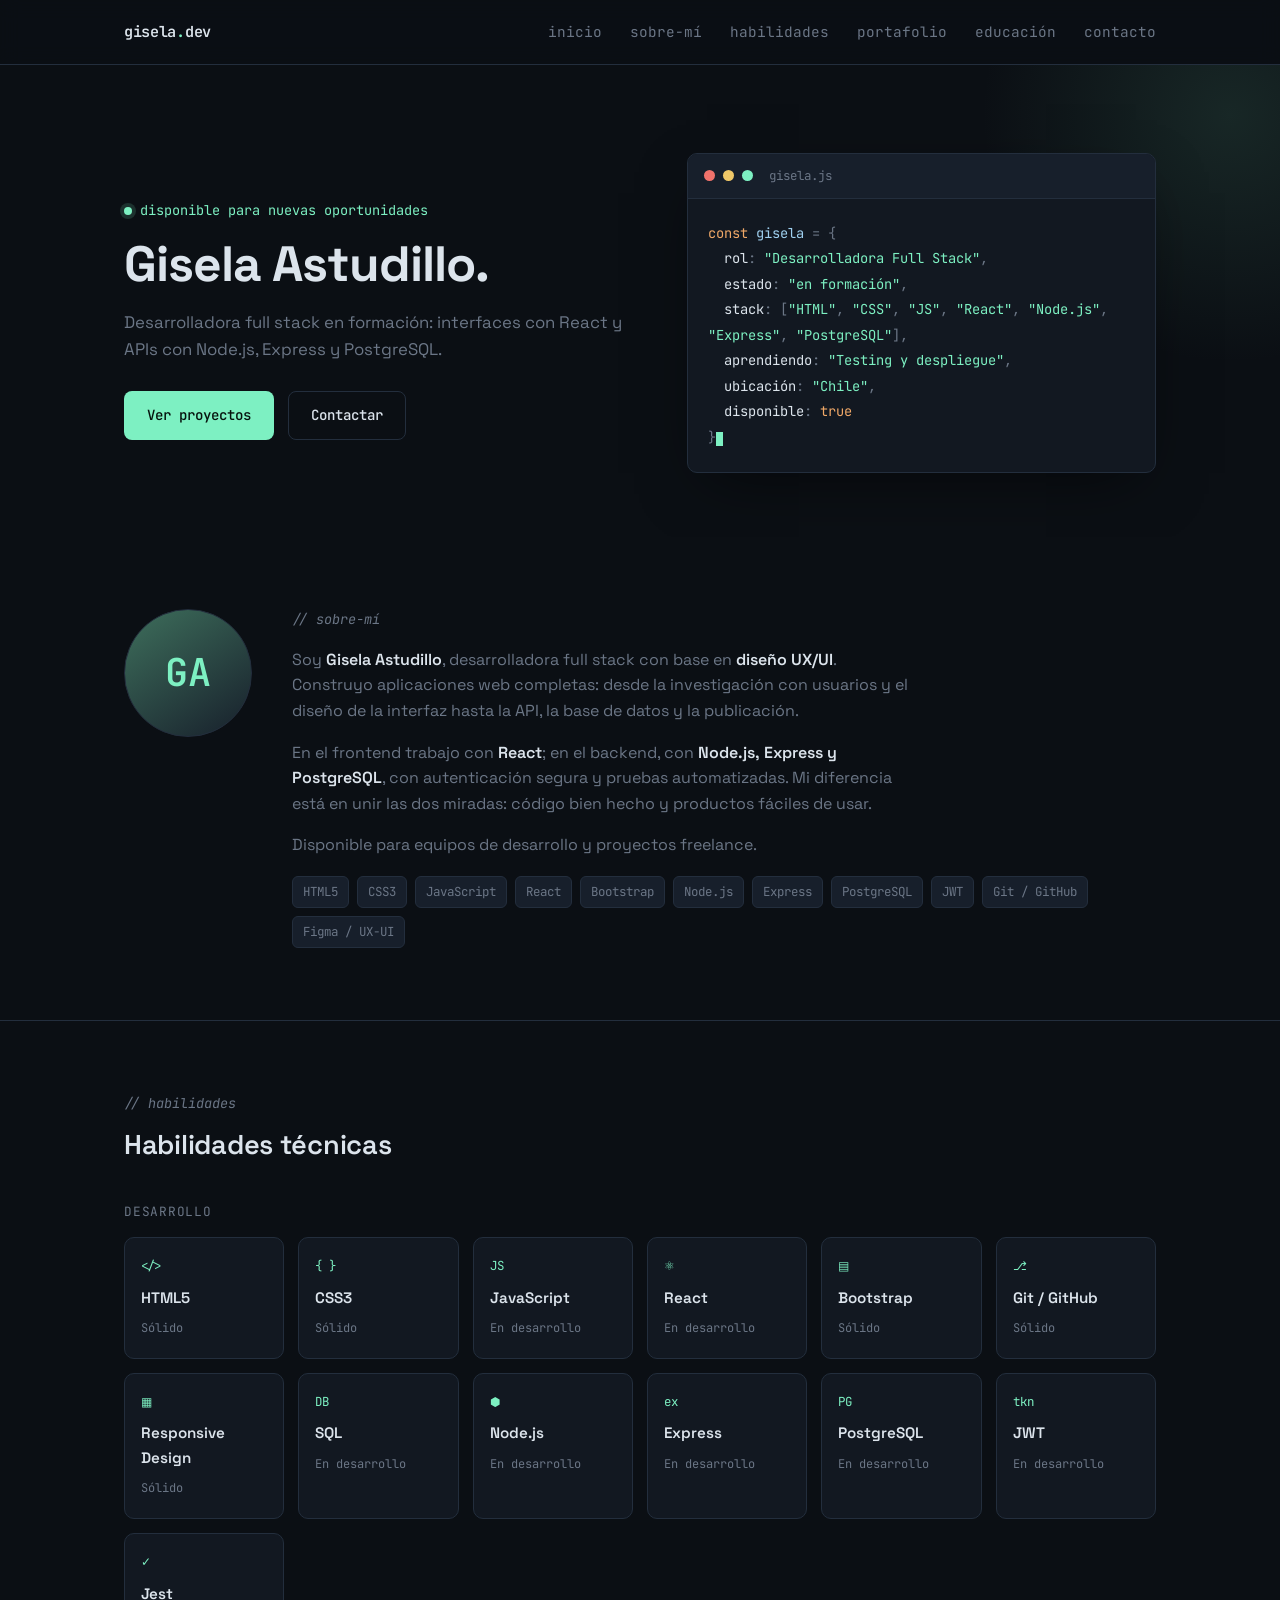
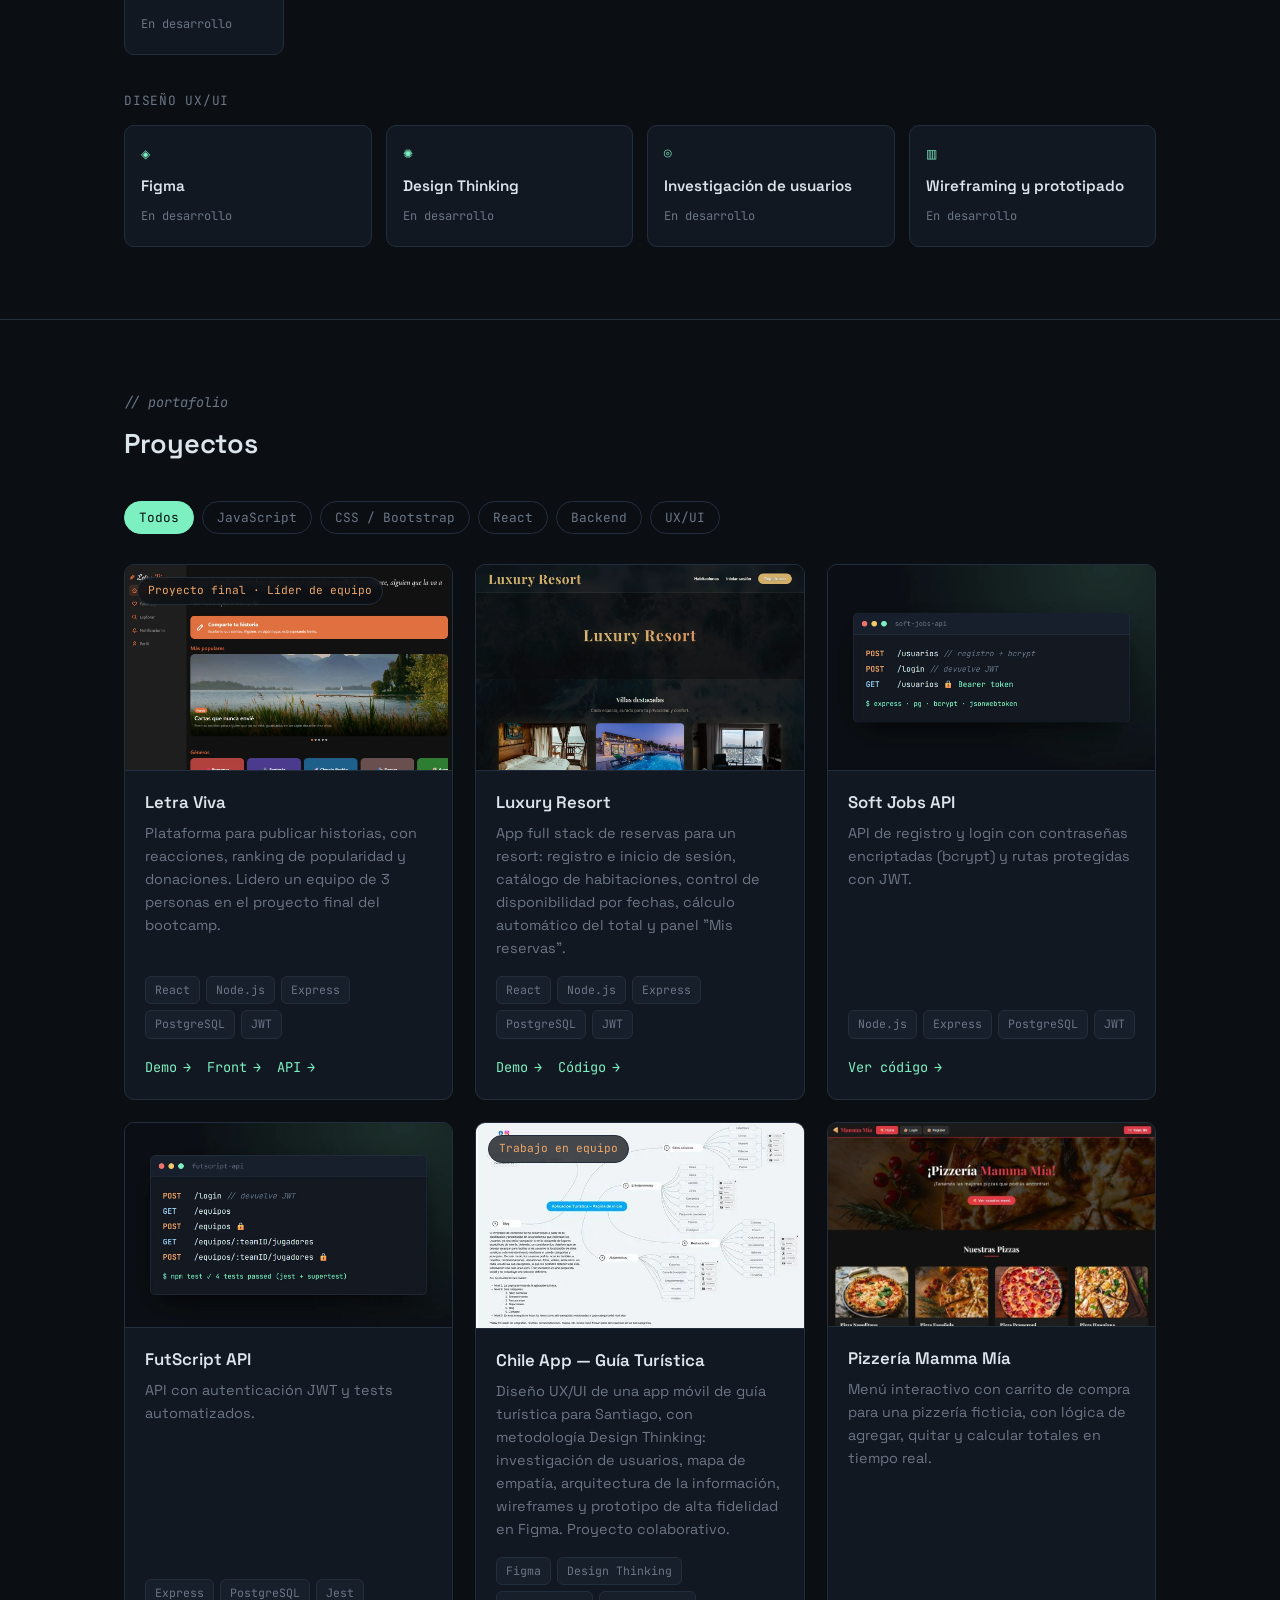
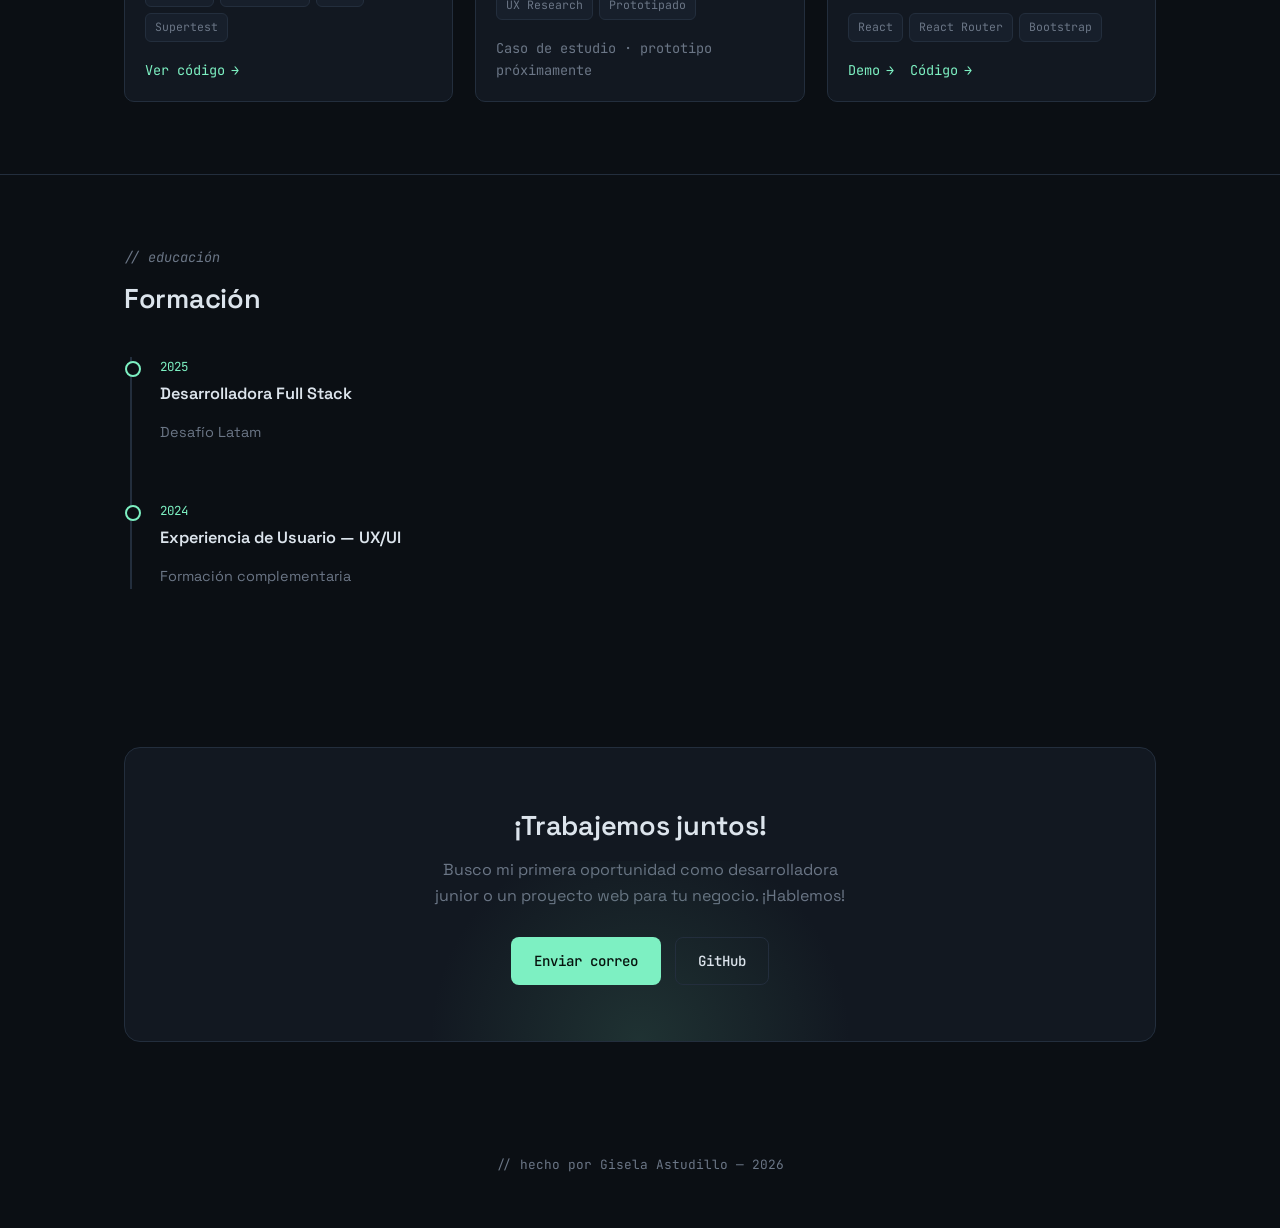
==== commit a86d45a8: "Reescribir texto de Sobre mí Co-Authored-By: Claude Opus 5.5 <noreply@anthropic.com>" ====
--- a/index.html
+++ b/index.html
@@ -65,9 +65,9 @@
       <div class="about-avatar mono">GA</div>
       <div class="about-text">
         <p class="eyebrow mono"><span class="tok-com">// sobre-mí</span></p>
-        <p>Soy <strong>Gisela Astudillo</strong>, estudiante de Desarrollo Full Stack en Desafío Latam. Entré al mundo del desarrollo web porque me gusta crear interfaces que pasen de boceto a algo con lo que la gente puede interactuar.</p>
-        <p>Hasta ahora he trabajado principalmente con <strong>HTML, CSS, JavaScript y React</strong> para construir interfaces responsivas y funcionales, y hoy también desarrollo <strong>APIs REST con Node.js, Express y PostgreSQL</strong>, con autenticación JWT y tests automatizados. Además lidero el proyecto final <strong>Letra Viva</strong>, una plataforma de historias que construyo con un equipo de 3 personas. También tengo experiencia en <strong>diseño UX/UI</strong>, aplicando metodologías como Design Thinking para investigar usuarios y prototipar soluciones en Figma. Cada proyecto de este portafolio es un paso más en ese camino: desde páginas estáticas hasta interfaces con lógica e interactividad real, pasando por procesos completos de diseño centrado en el usuario.</p>
-        <p>Busco mi primera oportunidad como desarrolladora junior, donde pueda seguir aprendiendo en equipo y aportar desde el primer día.</p>
+        <p>Soy <strong>Gisela Astudillo</strong>, desarrolladora full stack con base en <strong>diseño UX/UI</strong>. Construyo aplicaciones web completas: desde la investigación con usuarios y el diseño de la interfaz hasta la API, la base de datos y la publicación.</p>
+        <p>En el frontend trabajo con <strong>React</strong>; en el backend, con <strong>Node.js, Express y PostgreSQL</strong>, con autenticación segura y pruebas automatizadas. Mi diferencia está en unir las dos miradas: código bien hecho y productos fáciles de usar.</p>
+        <p>Disponible para equipos de desarrollo y proyectos freelance.</p>
         <div class="about-tags">
           <span class="tag">HTML5</span>
           <span class="tag">CSS3</span>
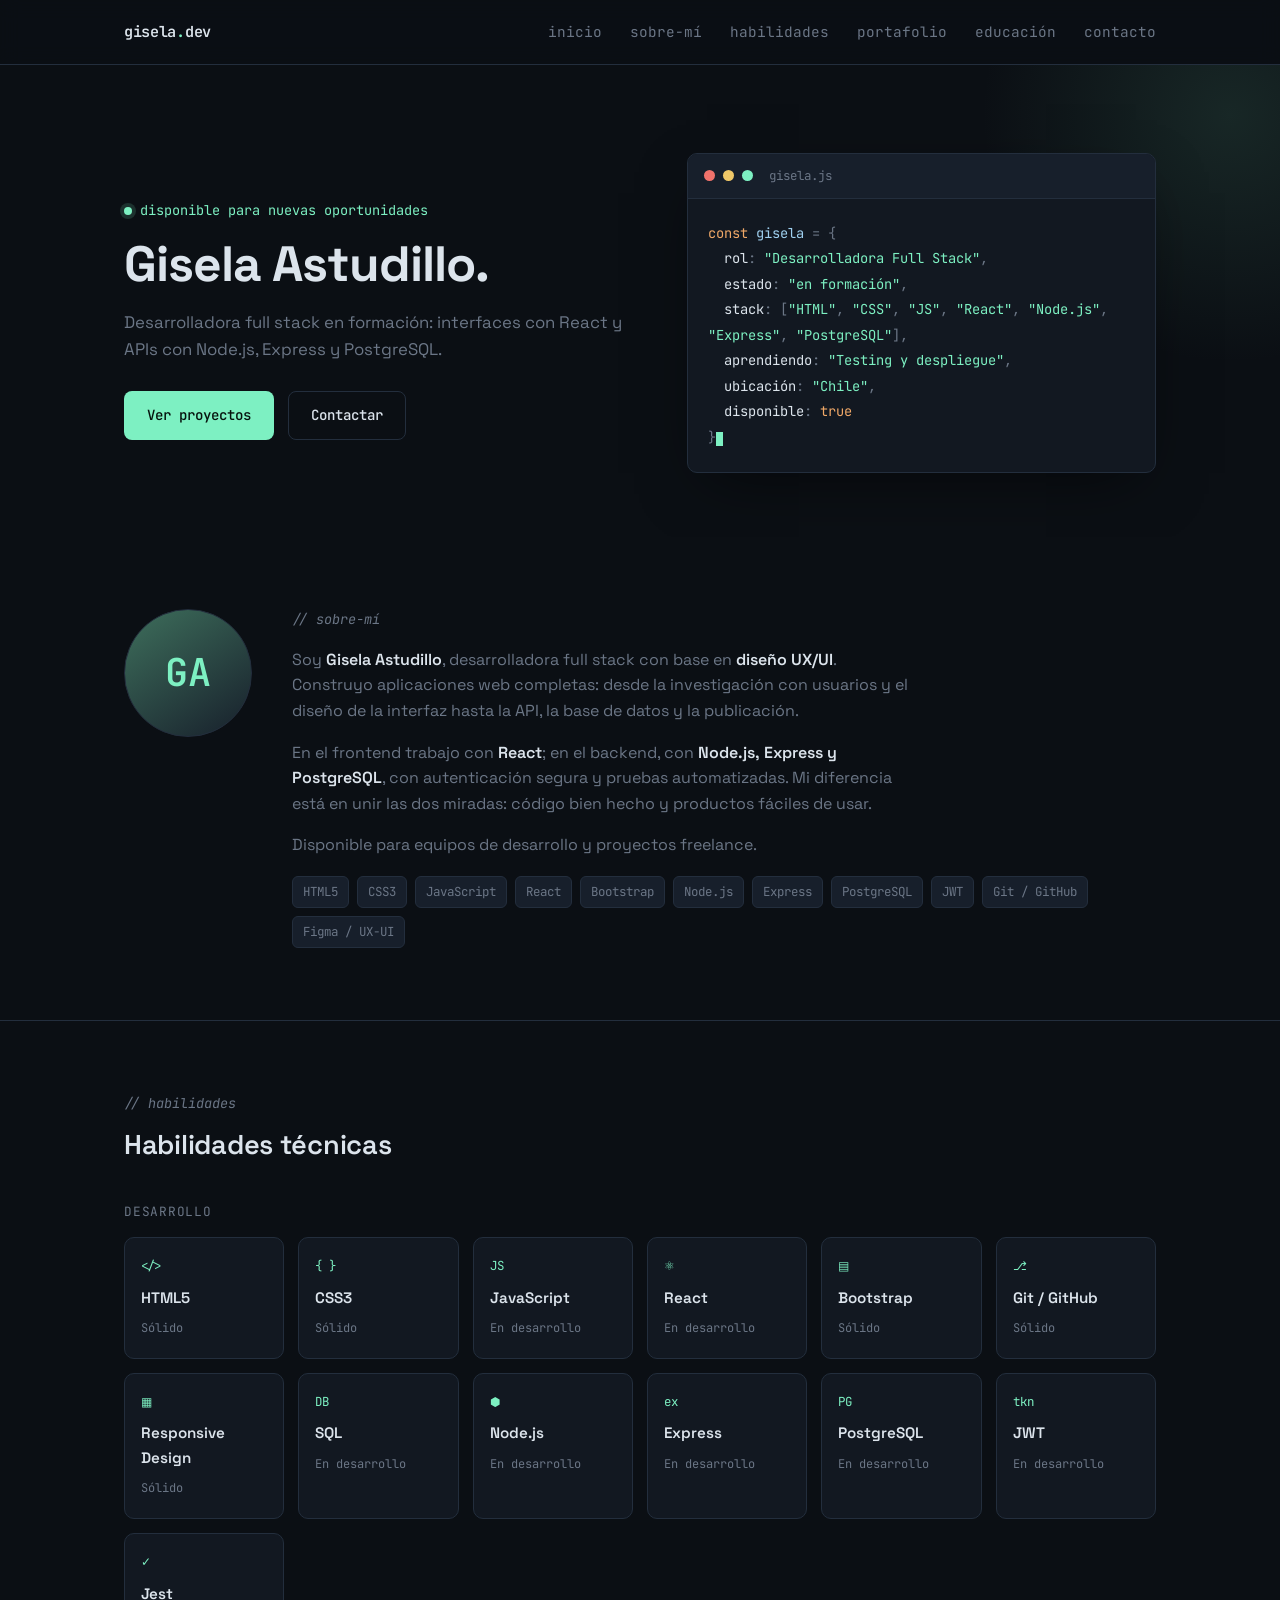
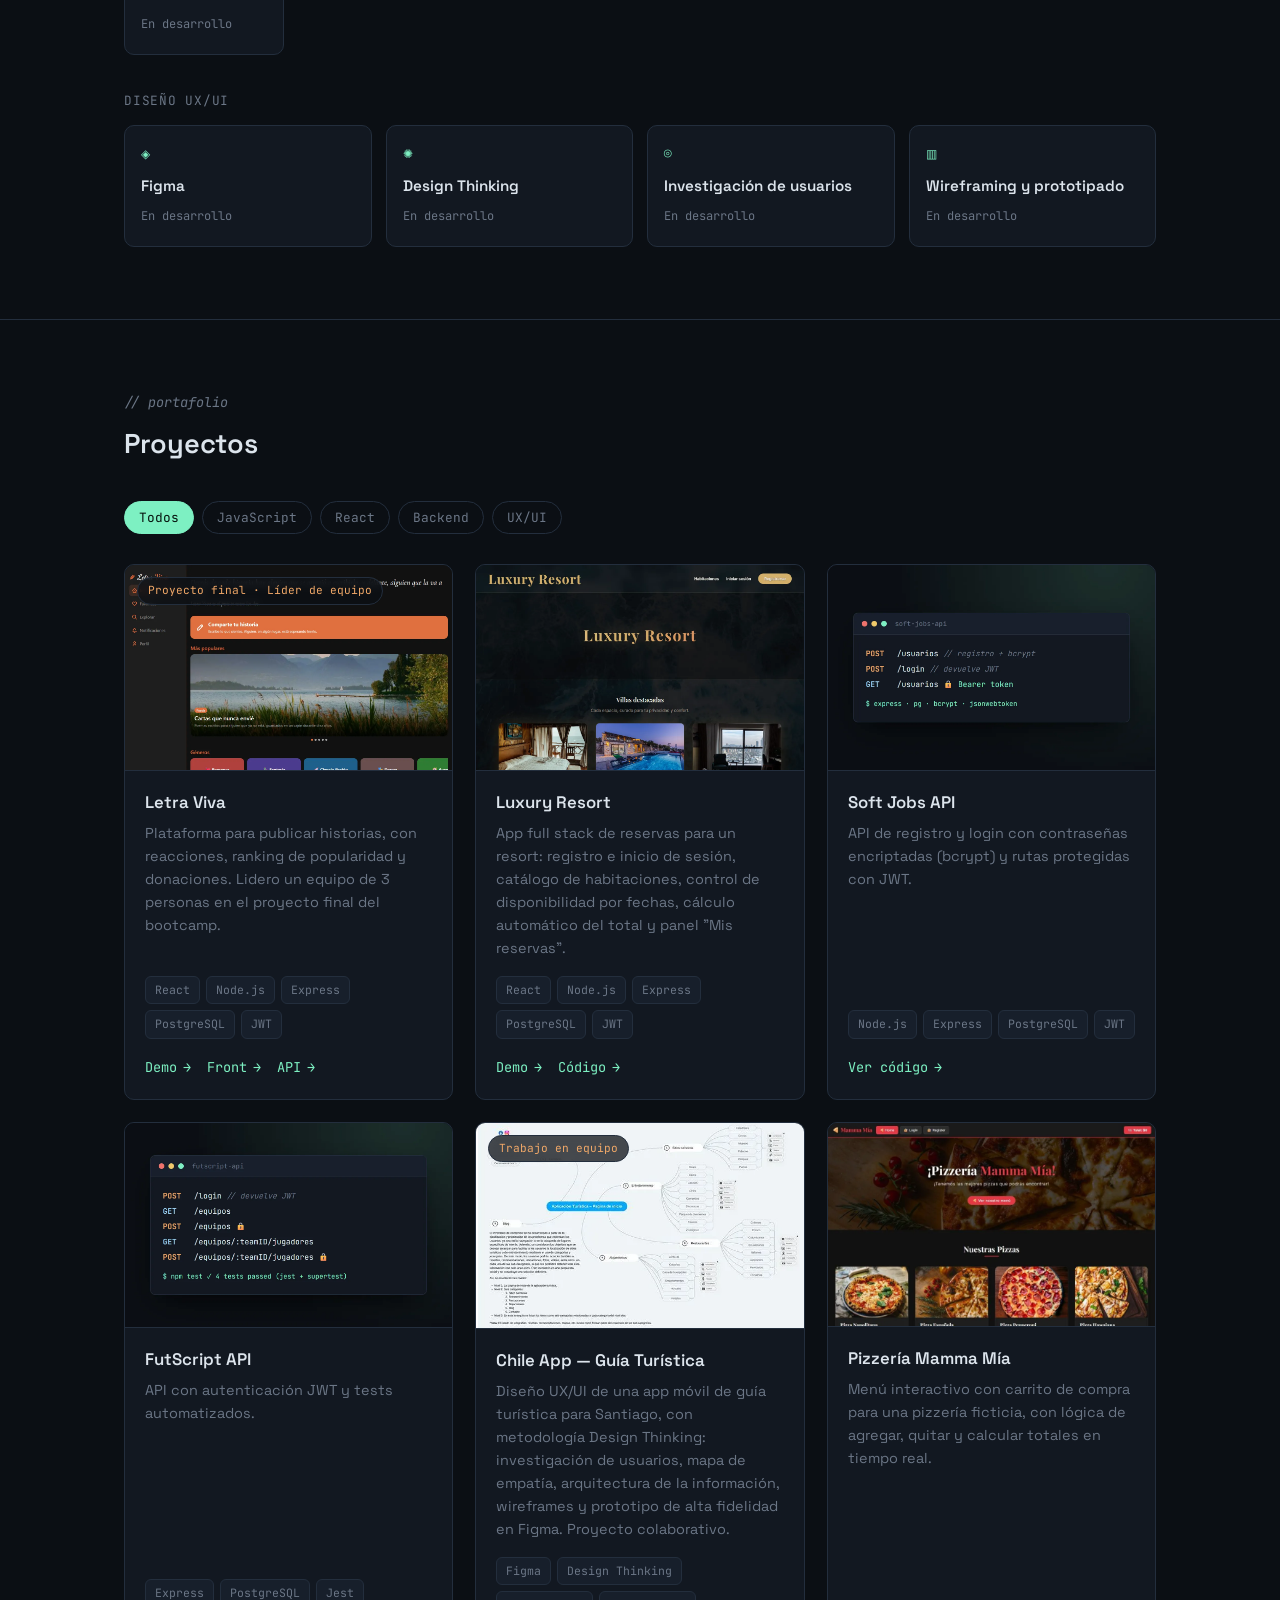
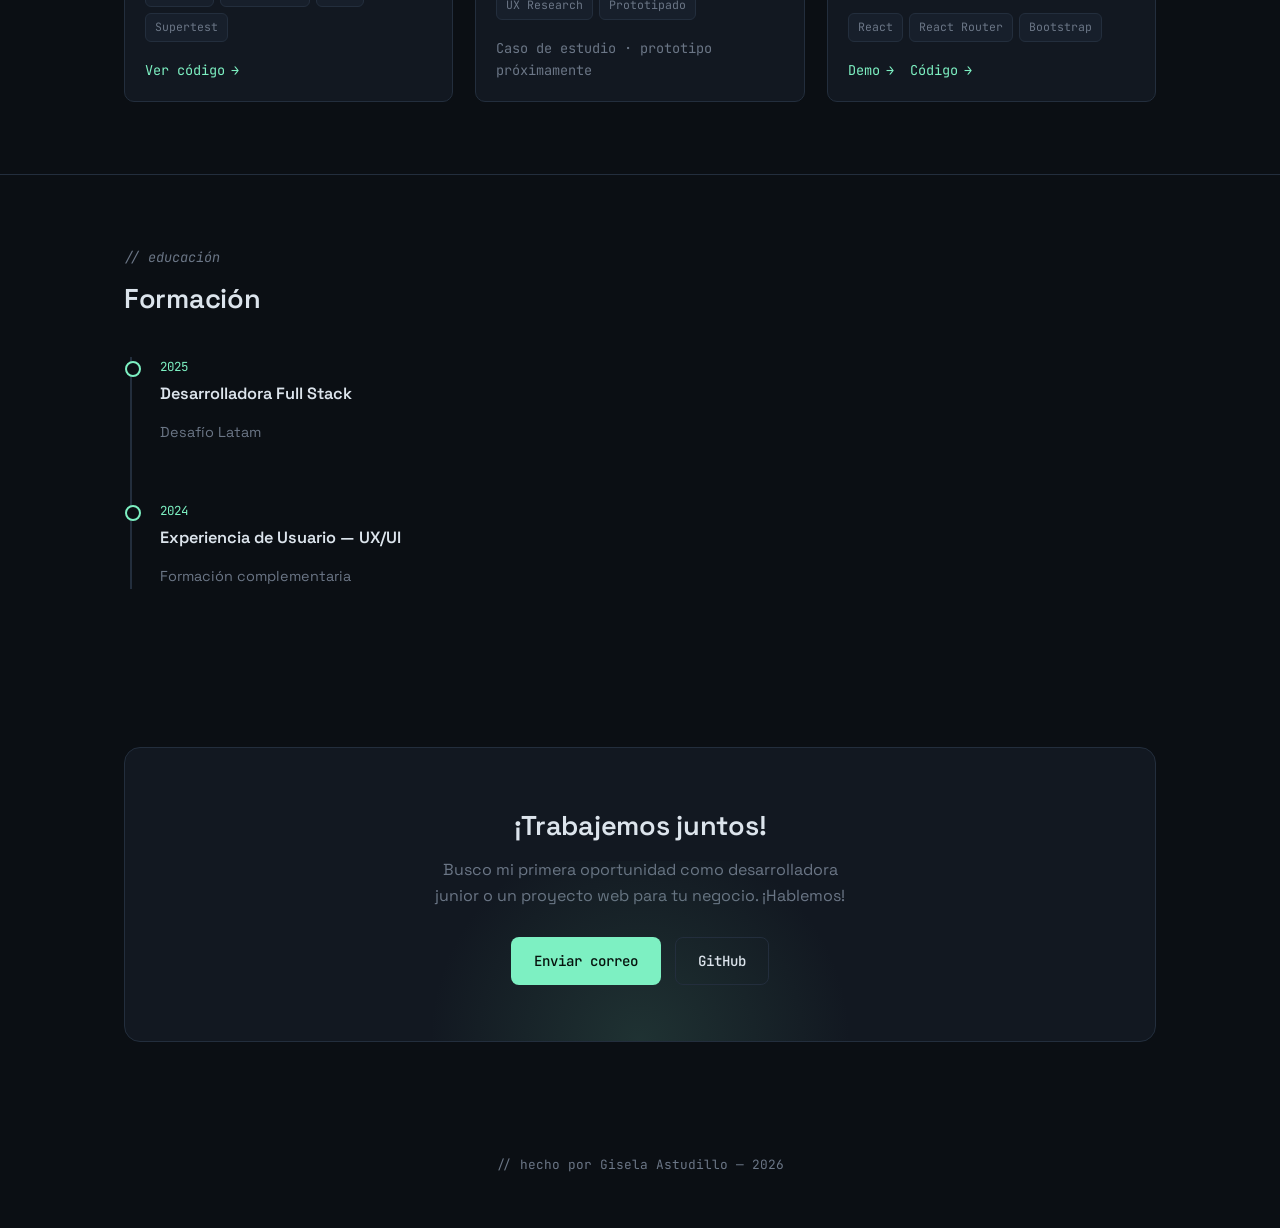
==== commit a6abe27a: "Quitar filtro CSS / Bootstrap y limpiar líneas en blanco del grid de proyectos Co-Authored-By: Claud" ====
--- a/index.html
+++ b/index.html
@@ -202,7 +202,6 @@
     <div class="filter-bar" role="group" aria-label="Filtrar proyectos por tecnología">
       <button class="filter-btn active" data-filter="all">Todos</button>
       <button class="filter-btn" data-filter="js">JavaScript</button>
-      <button class="filter-btn" data-filter="css">CSS / Bootstrap</button>
       <button class="filter-btn" data-filter="react">React</button>
       <button class="filter-btn" data-filter="backend">Backend</button>
       <button class="filter-btn" data-filter="uxui">UX/UI</button>
@@ -289,7 +288,7 @@
         </div>
       </article>
 
-      <article class="project-card" data-tags="react js css">
+      <article class="project-card" data-tags="react js">
         <div class="project-thumb">
           <img src="img/pizzeria-mamma-mia.webp" alt="Página de inicio de Pizzería Mamma Mía: barra con total del carrito, portada con foto de pizza y botón Ver nuestro menú, y tarjetas de pizzas napolitana, española, pepperoni y hawaiana">
         </div>
@@ -305,8 +304,6 @@
           </div>
         </div>
       </article>
-
-
 
     </div>
   </div>
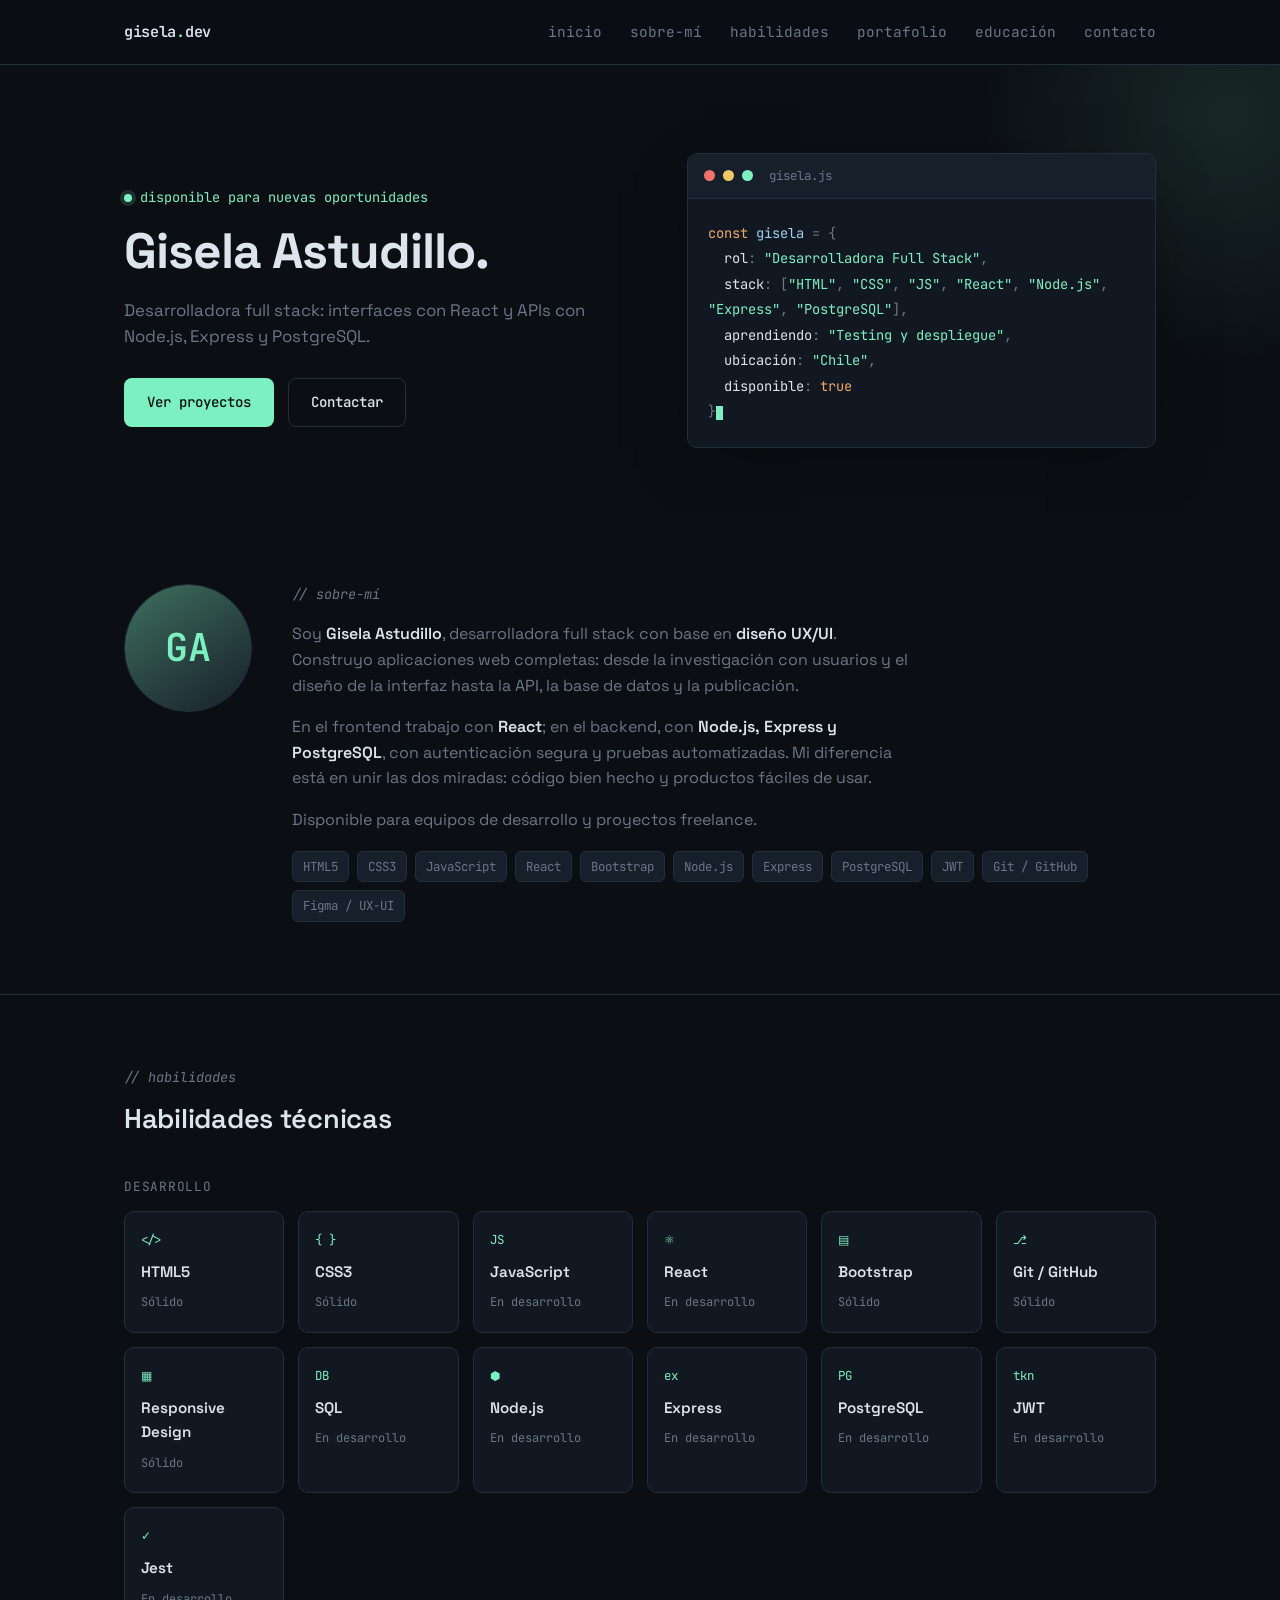
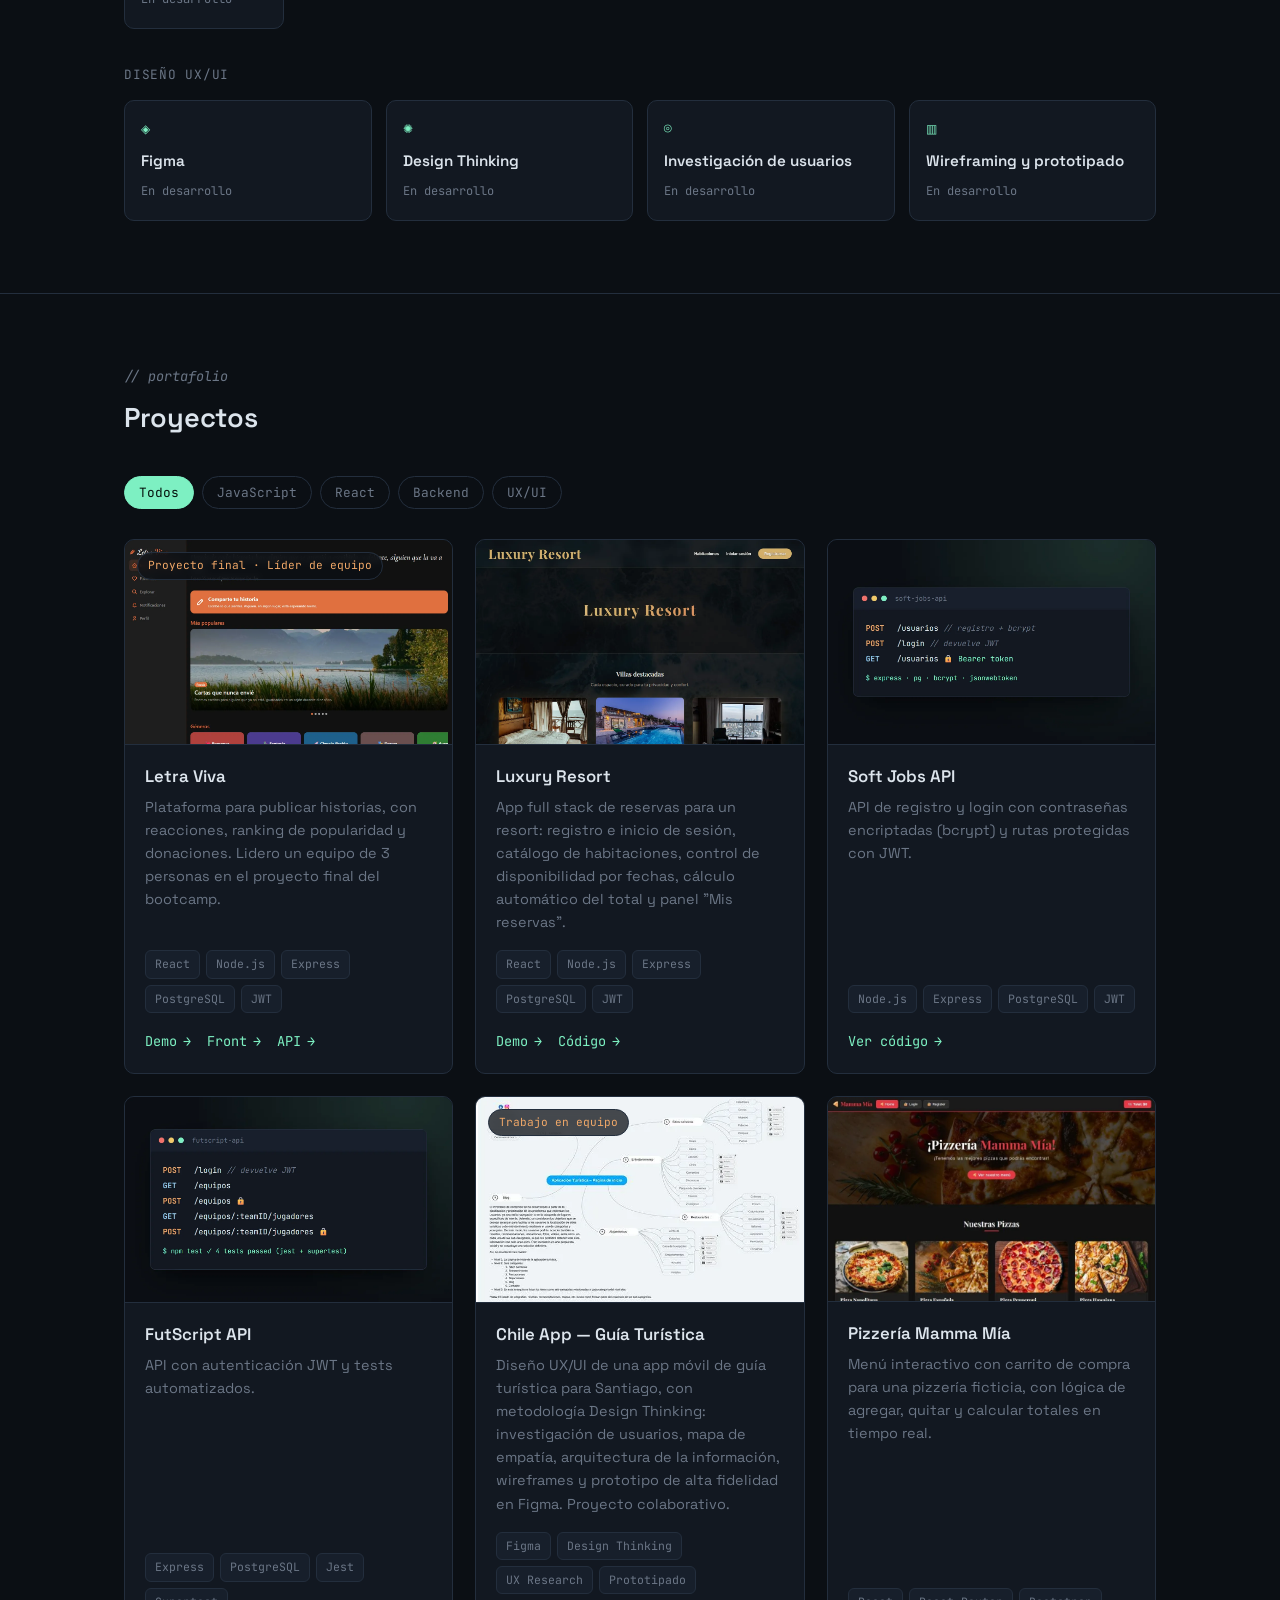
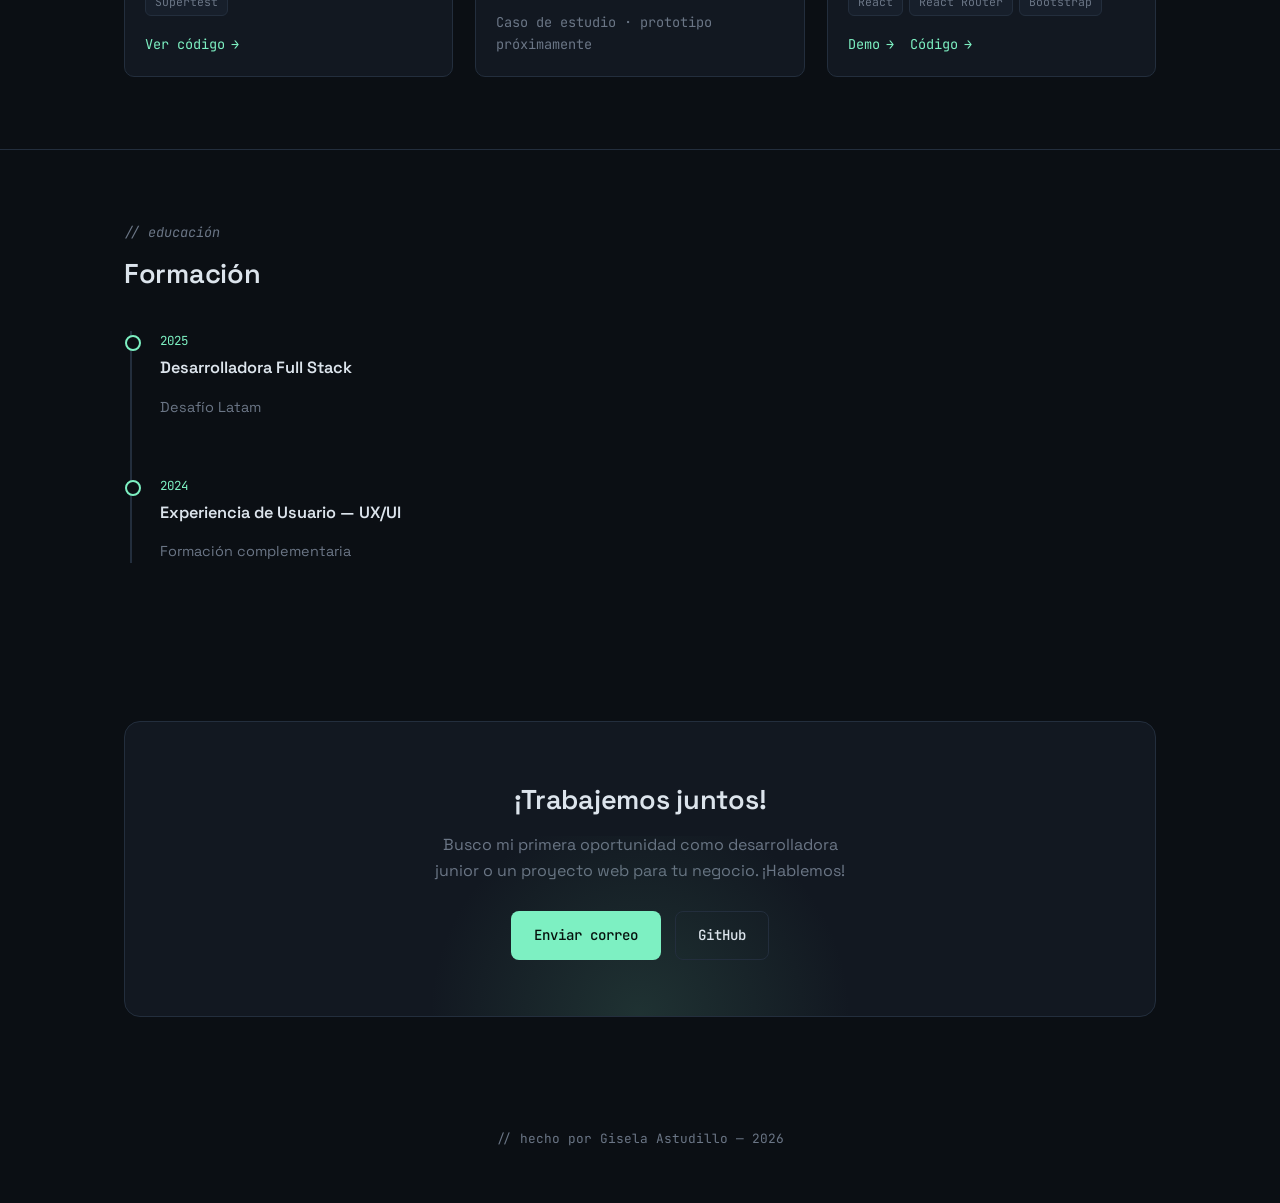
==== commit 2c9672a4: "Quitar "en formación" del hero Co-Authored-By: Claude Opus 5.5 <noreply@anthropic.com>" ====
--- a/index.html
+++ b/index.html
@@ -33,7 +33,7 @@
     <div>
       <p class="hero-eyebrow">disponible para nuevas oportunidades</p>
       <h1>Gisela Astudillo.</h1>
-      <p class="lead">Desarrolladora full stack en formación: interfaces con React y APIs con Node.js, Express y PostgreSQL.</p>
+      <p class="lead">Desarrolladora full stack: interfaces con React y APIs con Node.js, Express y PostgreSQL.</p>
       <div class="hero-ctas">
         <a href="#portafolio" class="btn btn-primary">Ver proyectos</a>
         <a href="#contacto" class="btn btn-ghost">Contactar</a>
@@ -48,7 +48,6 @@
       <div class="code-card-body mono">
 <span class="tok-kw">const</span> <span class="tok-var">gisela</span> <span class="tok-punc">=</span> <span class="tok-punc">{</span><br>
 &nbsp;&nbsp;<span class="tok-prop">rol</span><span class="tok-punc">:</span> <span class="tok-str">"Desarrolladora Full Stack"</span><span class="tok-punc">,</span><br>
-&nbsp;&nbsp;<span class="tok-prop">estado</span><span class="tok-punc">:</span> <span class="tok-str">"en formación"</span><span class="tok-punc">,</span><br>
 &nbsp;&nbsp;<span class="tok-prop">stack</span><span class="tok-punc">:</span> <span class="tok-punc">[</span><span class="tok-str">"HTML"</span><span class="tok-punc">,</span> <span class="tok-str">"CSS"</span><span class="tok-punc">,</span> <span class="tok-str">"JS"</span><span class="tok-punc">,</span> <span class="tok-str">"React"</span><span class="tok-punc">,</span> <span class="tok-str">"Node.js"</span><span class="tok-punc">,</span> <span class="tok-str">"Express"</span><span class="tok-punc">,</span> <span class="tok-str">"PostgreSQL"</span><span class="tok-punc">]</span><span class="tok-punc">,</span><br>
 &nbsp;&nbsp;<span class="tok-prop">aprendiendo</span><span class="tok-punc">:</span> <span class="tok-str">"Testing y despliegue"</span><span class="tok-punc">,</span><br>
 &nbsp;&nbsp;<span class="tok-prop">ubicación</span><span class="tok-punc">:</span> <span class="tok-str">"Chile"</span><span class="tok-punc">,</span><br>
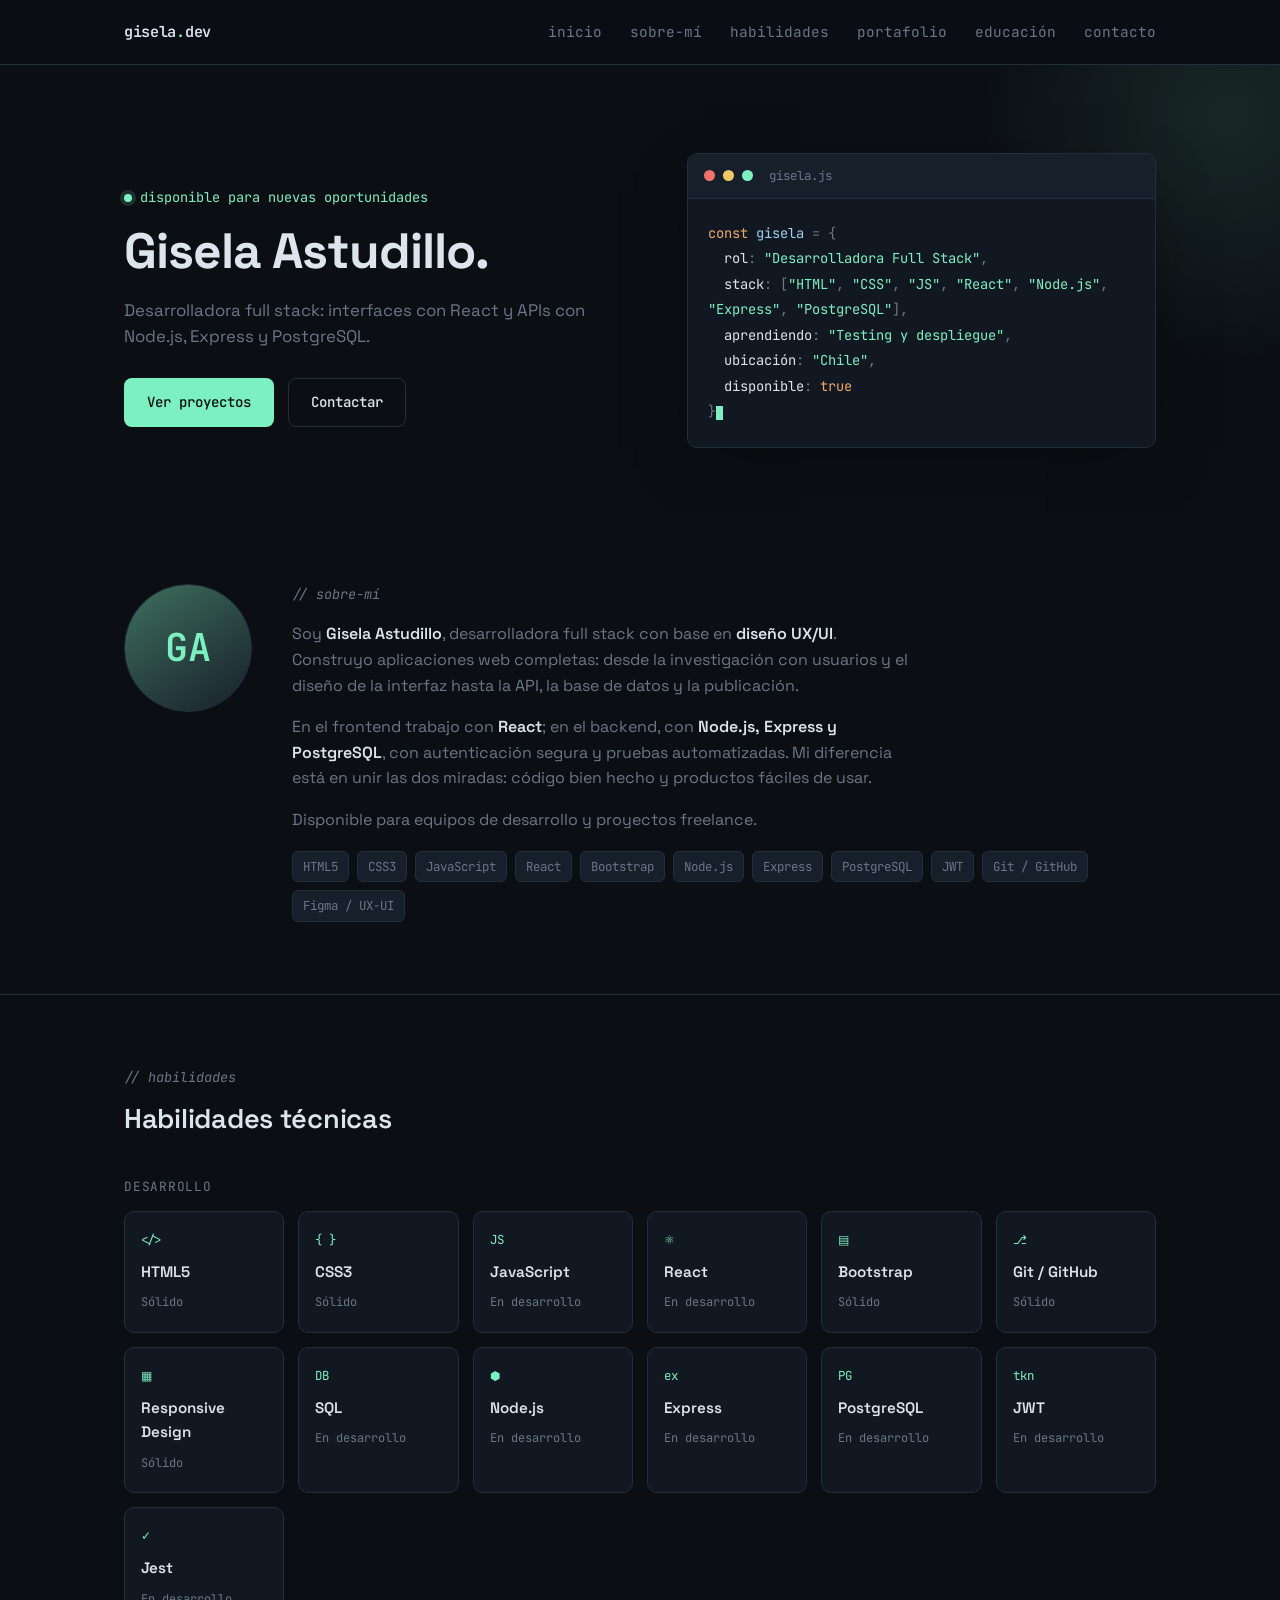
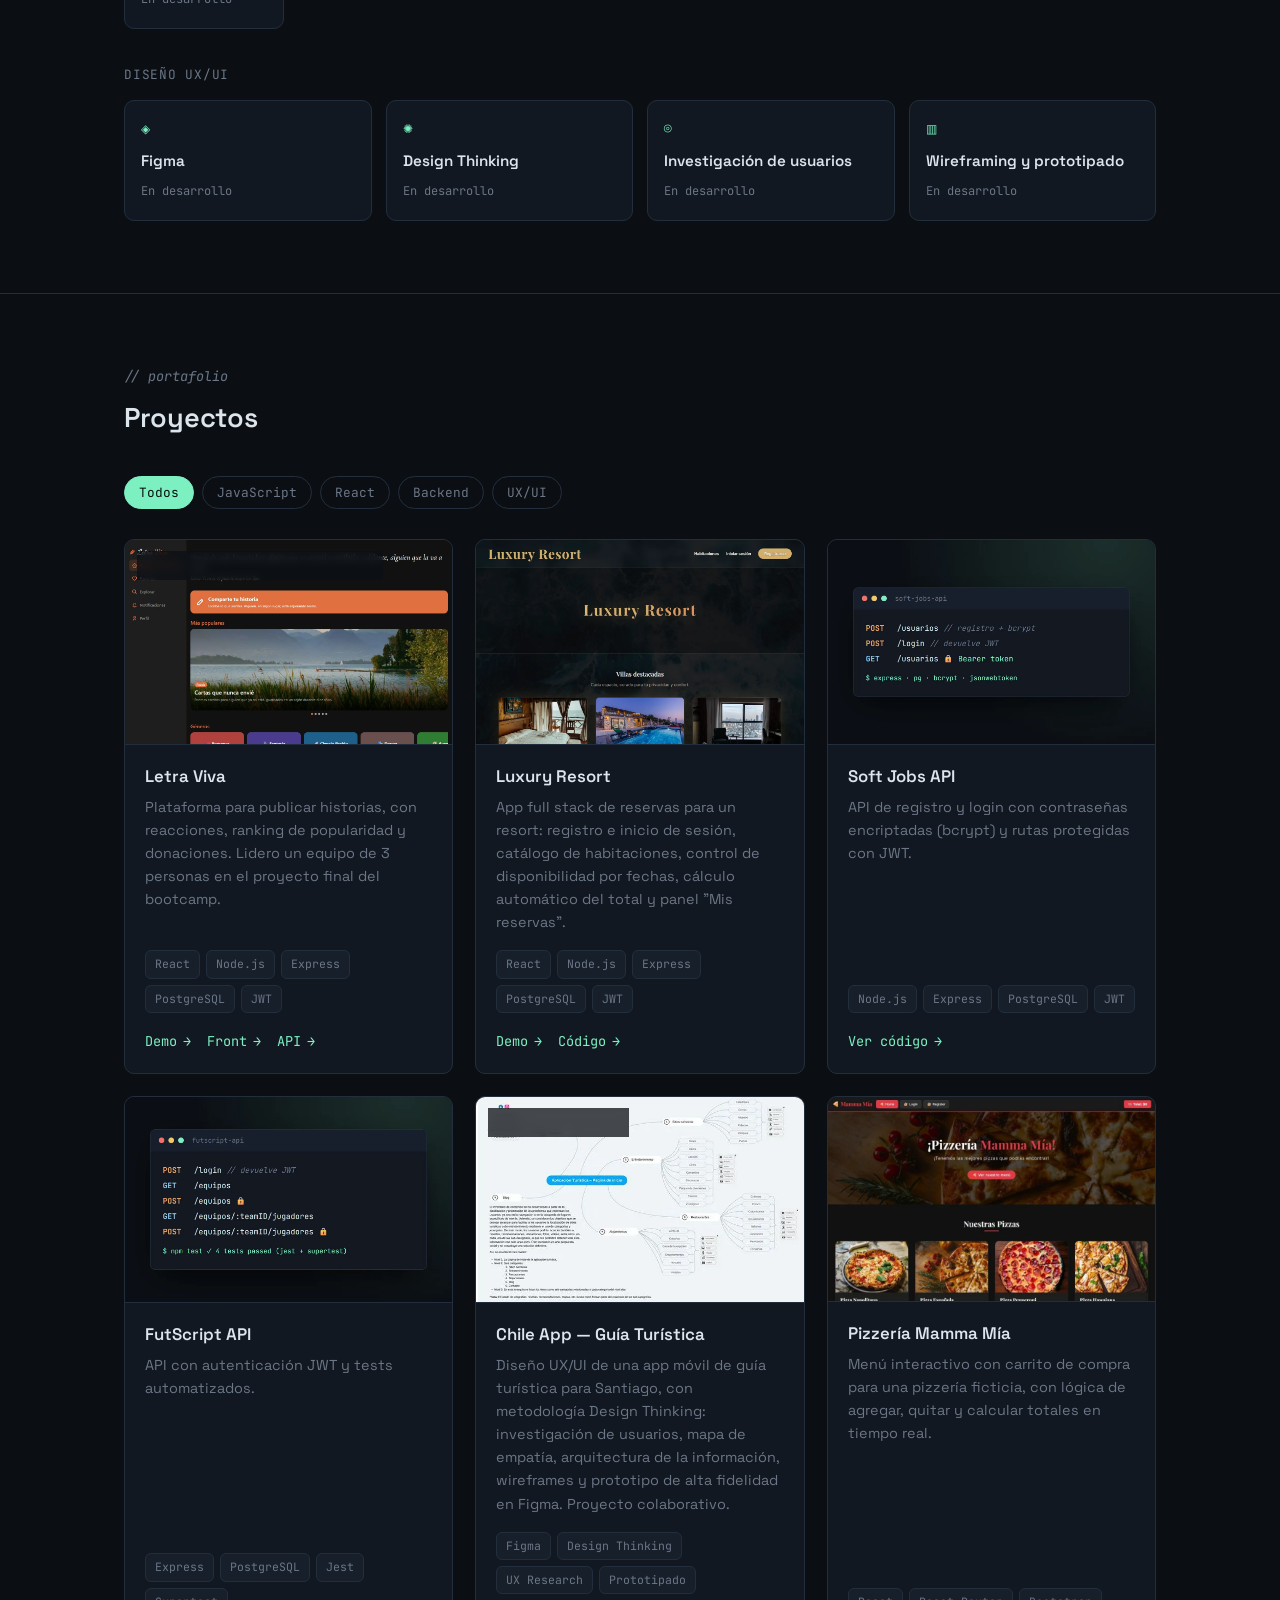
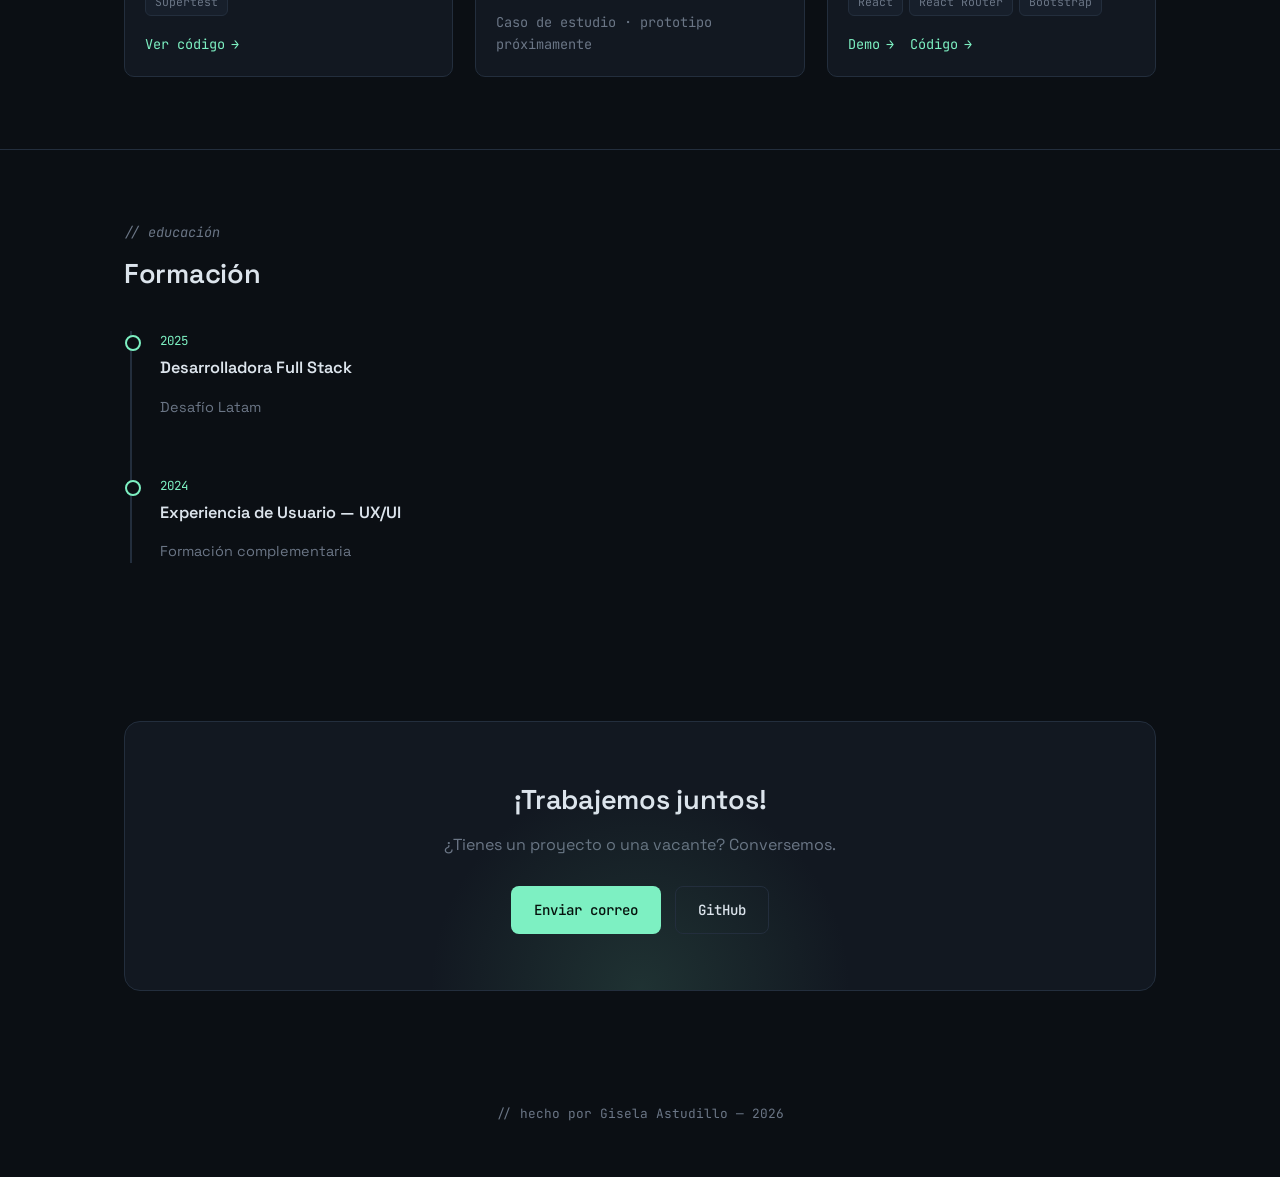
==== commit cbc94643: "Ajustar tono de Contacto y meta description Co-Authored-By: Claude Opus 5.5 <noreply@anthropic.com>" ====
--- a/index.html
+++ b/index.html
@@ -4,7 +4,7 @@
 <meta charset="UTF-8">
 <meta name="viewport" content="width=device-width, initial-scale=1.0">
 <title>Gisela Astudillo — Desarrolladora Full Stack</title>
-<meta name="description" content="Portafolio de Gisela Astudillo, desarrolladora full stack en formación. Frontend con HTML, CSS, JavaScript y React, y backend con Node.js, Express y PostgreSQL.">
+<meta name="description" content="Portafolio de Gisela Astudillo, desarrolladora full stack. Frontend con HTML, CSS, JavaScript y React, y backend con Node.js, Express y PostgreSQL.">
 <link rel="preconnect" href="https://fonts.googleapis.com">
 <link rel="preconnect" href="https://fonts.gstatic.com" crossorigin>
 <link href="https://fonts.googleapis.com/css2?family=Space+Grotesk:wght@400;500;600;700&family=JetBrains+Mono:wght@400;500;600&display=swap" rel="stylesheet">
@@ -335,7 +335,7 @@
   <div class="wrap">
     <div class="contact">
       <h2>¡Trabajemos juntos!</h2>
-      <p class="lead">Busco mi primera oportunidad como desarrolladora junior o un proyecto web para tu negocio. ¡Hablemos!</p>
+      <p class="lead">¿Tienes un proyecto o una vacante? Conversemos.</p>
       <div class="contact-links">
         <a href="mailto:giselaastudillo50@gmail.com" class="btn btn-primary">Enviar correo</a>
         <a href="https://github.com/G1I2S" class="btn btn-ghost" target="_blank" rel="noopener">GitHub</a>
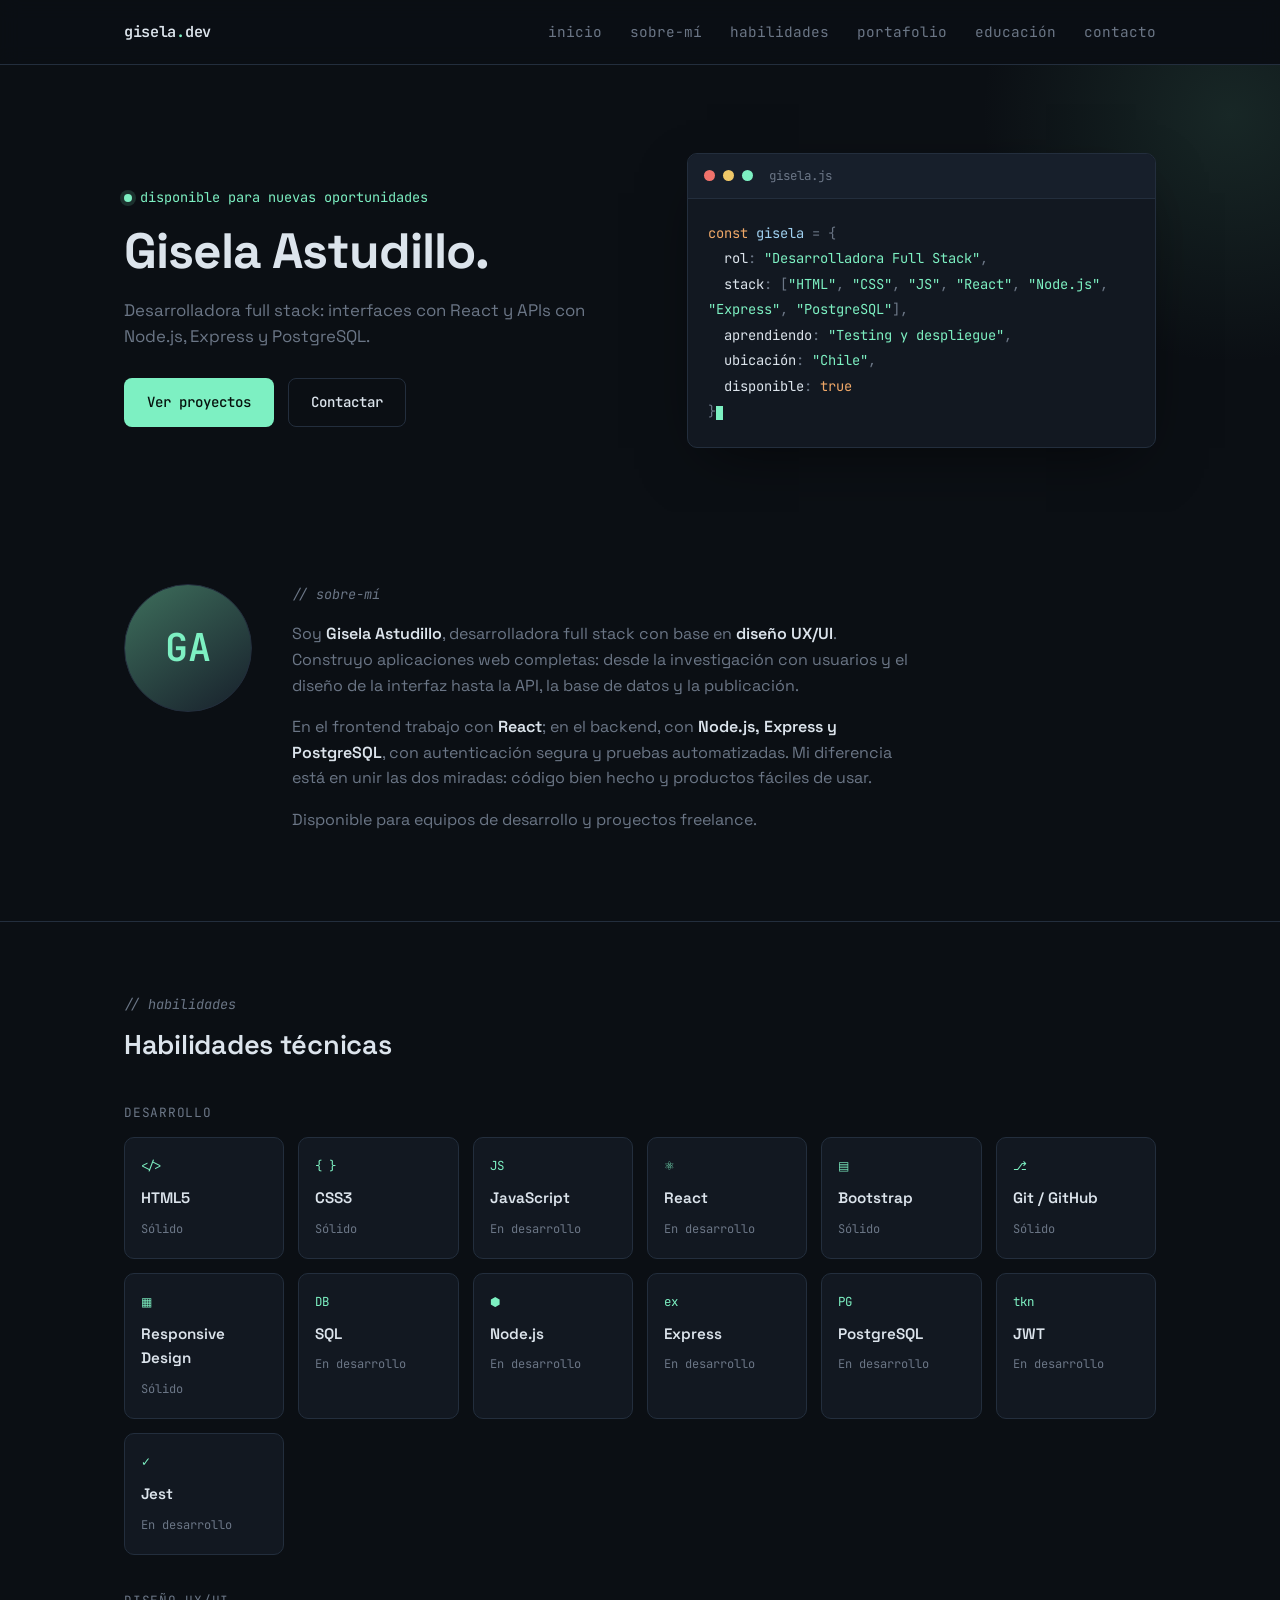
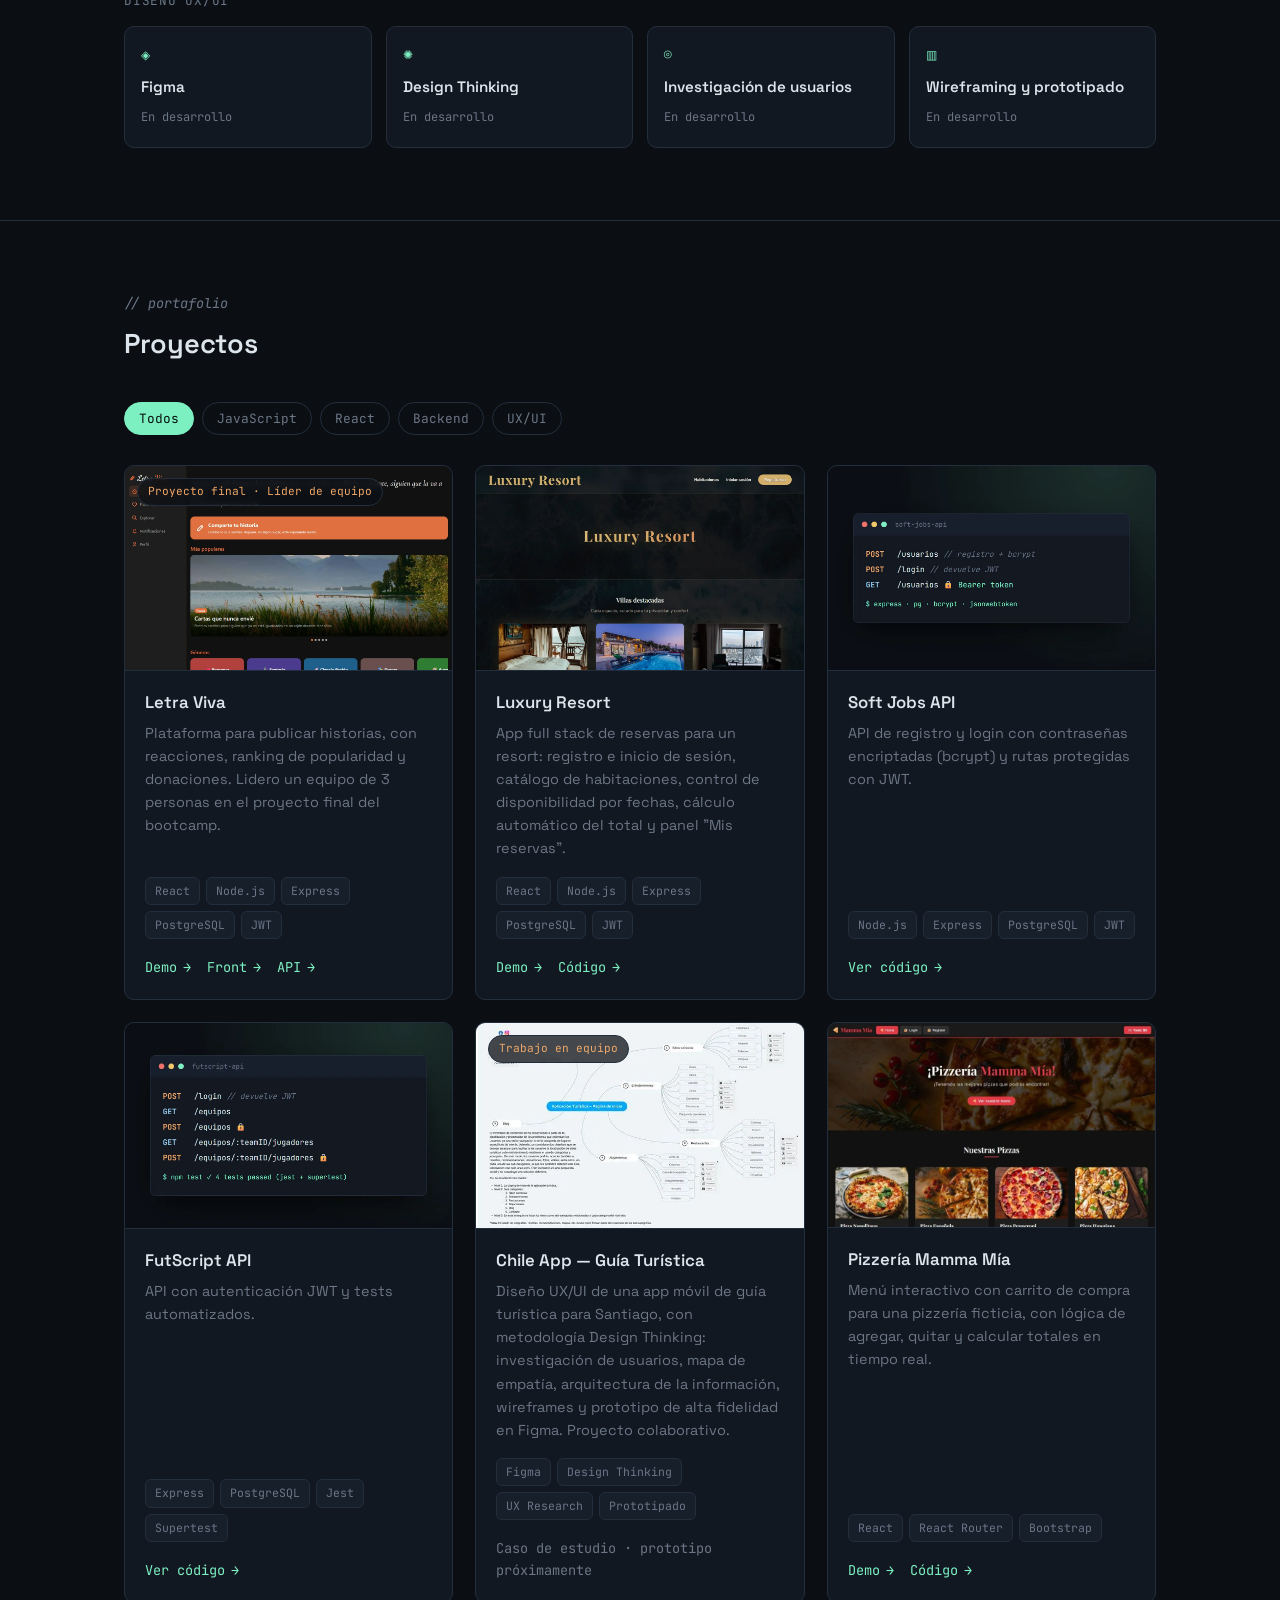
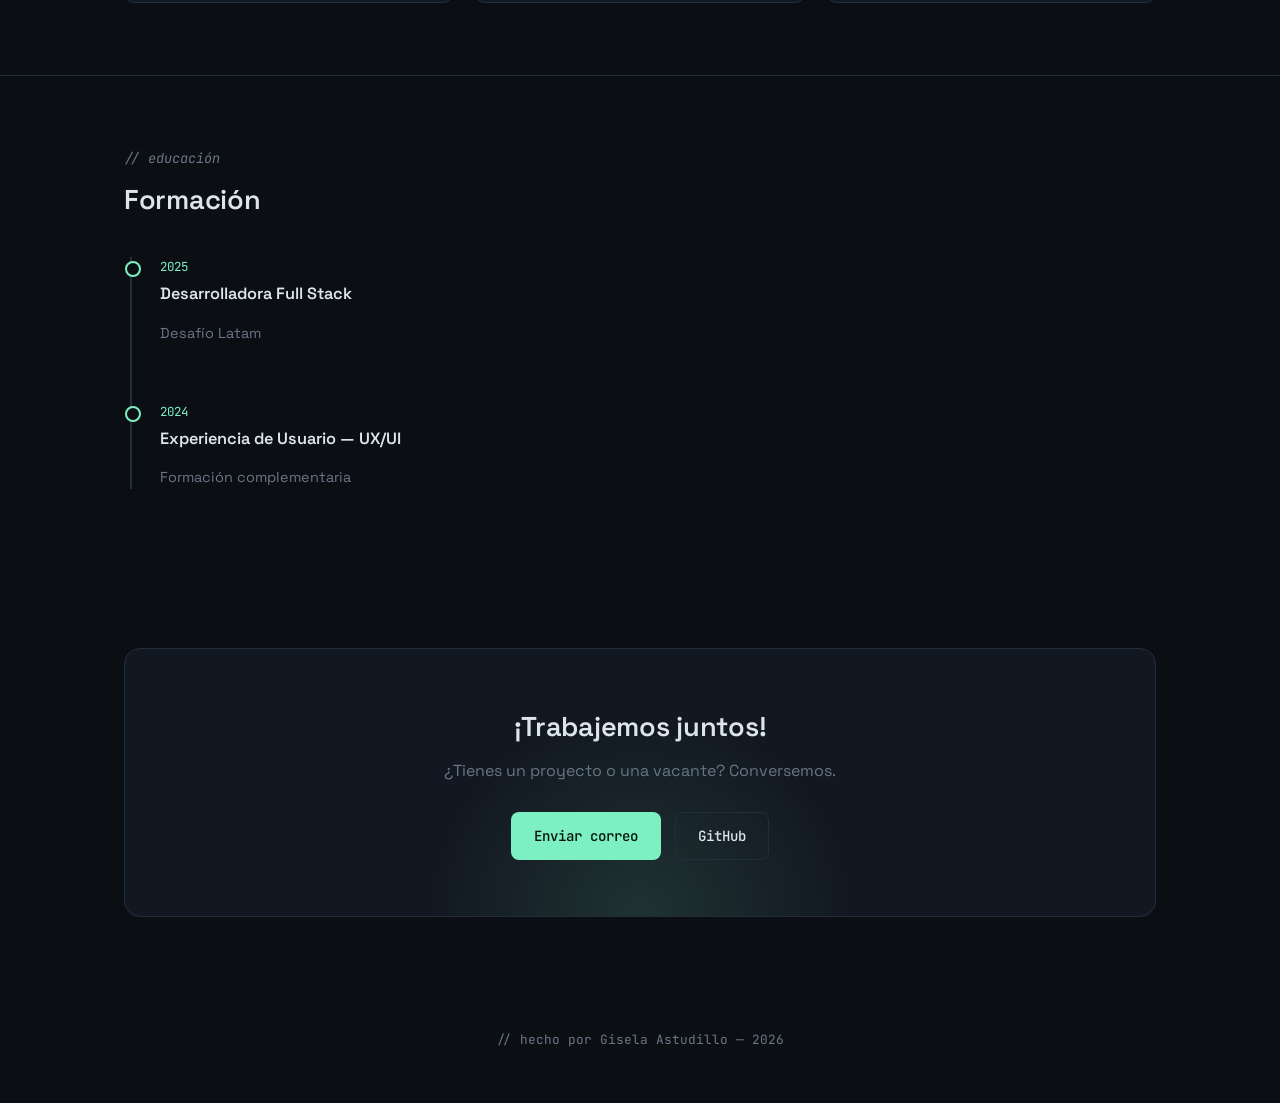
==== commit a51bcf7c: "Quitar tags repetidos de Sobre mí Co-Authored-By: Claude Opus 5.5 <noreply@anthropic.com>" ====
--- a/index.html
+++ b/index.html
@@ -67,19 +67,6 @@
         <p>Soy <strong>Gisela Astudillo</strong>, desarrolladora full stack con base en <strong>diseño UX/UI</strong>. Construyo aplicaciones web completas: desde la investigación con usuarios y el diseño de la interfaz hasta la API, la base de datos y la publicación.</p>
         <p>En el frontend trabajo con <strong>React</strong>; en el backend, con <strong>Node.js, Express y PostgreSQL</strong>, con autenticación segura y pruebas automatizadas. Mi diferencia está en unir las dos miradas: código bien hecho y productos fáciles de usar.</p>
         <p>Disponible para equipos de desarrollo y proyectos freelance.</p>
-        <div class="about-tags">
-          <span class="tag">HTML5</span>
-          <span class="tag">CSS3</span>
-          <span class="tag">JavaScript</span>
-          <span class="tag">React</span>
-          <span class="tag">Bootstrap</span>
-          <span class="tag">Node.js</span>
-          <span class="tag">Express</span>
-          <span class="tag">PostgreSQL</span>
-          <span class="tag">JWT</span>
-          <span class="tag">Git / GitHub</span>
-          <span class="tag">Figma / UX-UI</span>
-        </div>
       </div>
     </div>
   </div>
--- a/css/style.css
+++ b/css/style.css
@@ -276,7 +276,6 @@
 }
 .about-text p{color:var(--text-dim); margin:0 0 16px; max-width:62ch;}
 .about-text strong{color:var(--text); font-weight:600;}
-.about-tags{display:flex; flex-wrap:wrap; gap:8px; margin-top:18px;}
 .tag{
   font-family:'JetBrains Mono', monospace;
   font-size:0.78rem;
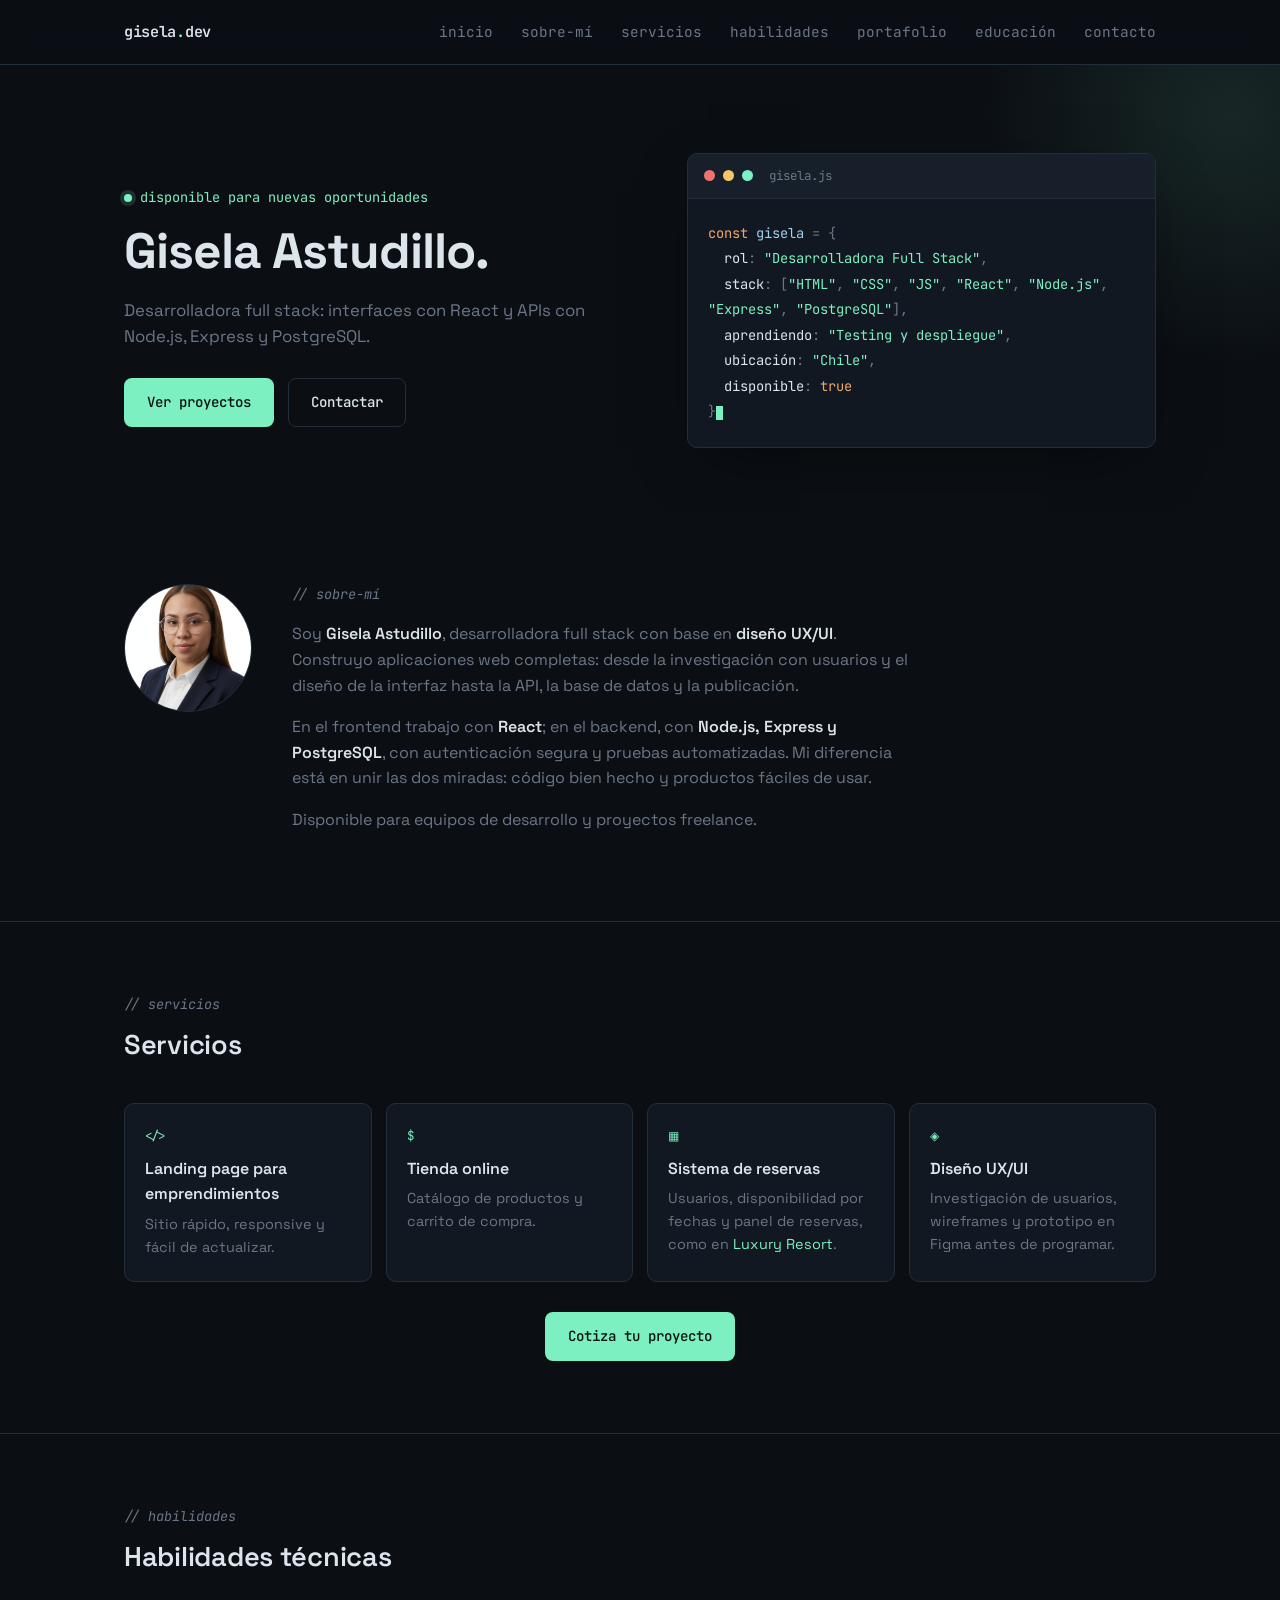
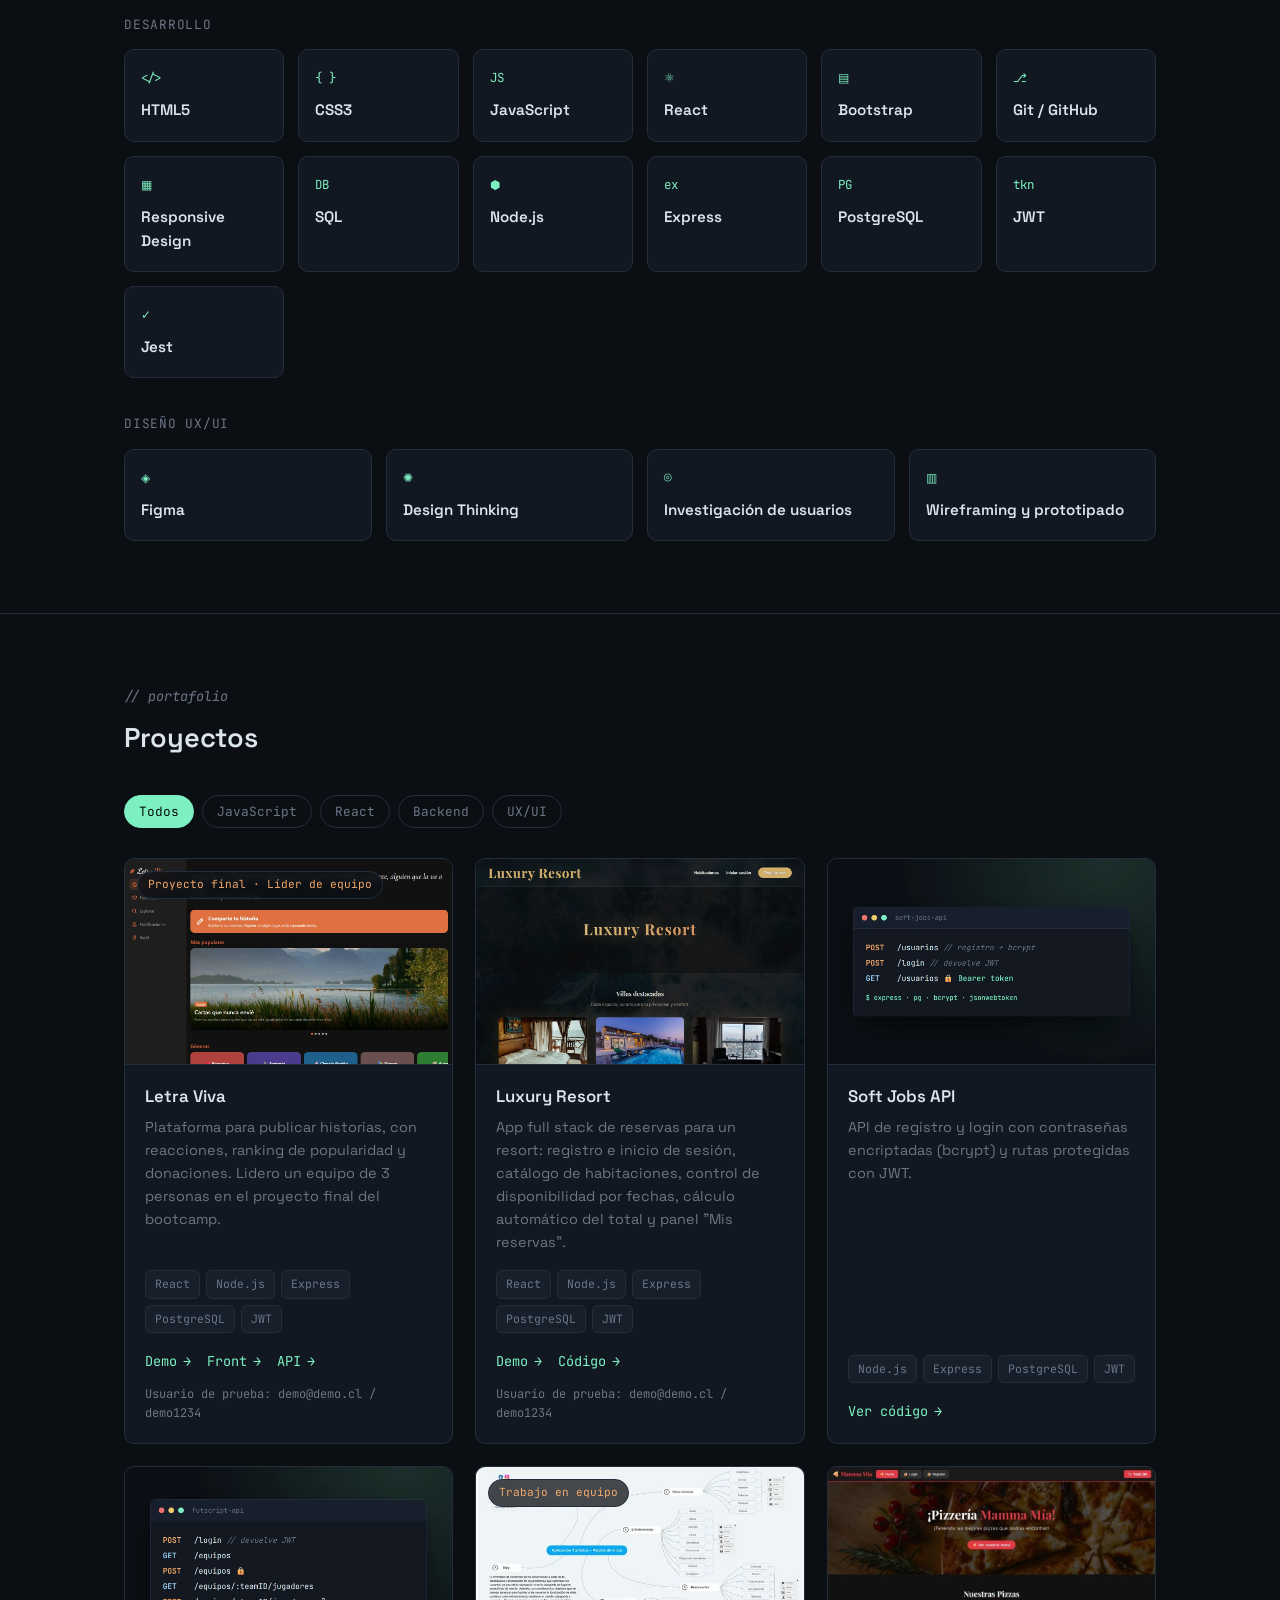
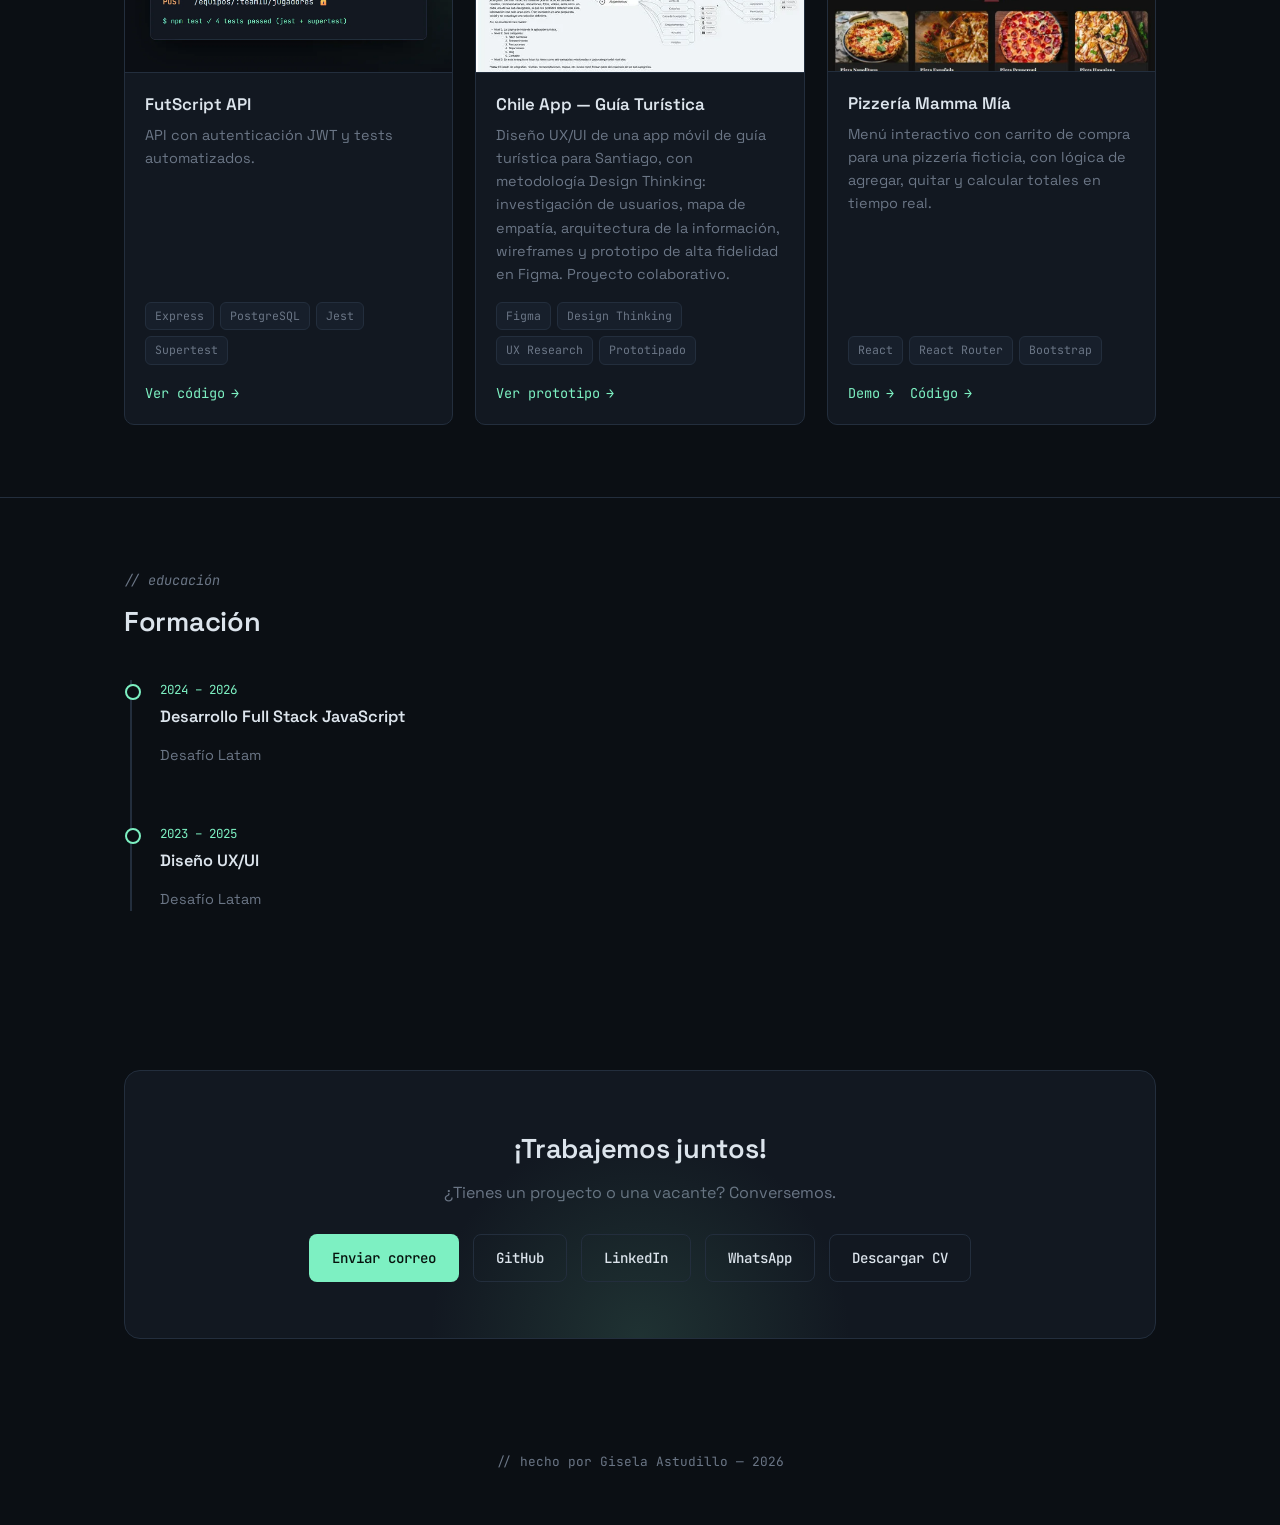
==== commit 7ae4d2ac: "Actualizaciones Co-Authored-By: Claude Opus 5.5 <noreply@anthropic.com>" ====
--- a/index.html
+++ b/index.html
@@ -20,6 +20,7 @@
     <ul class="nav-links" id="navLinks">
       <li><a href="#inicio">inicio</a></li>
       <li><a href="#sobre-mi">sobre-mí</a></li>
+      <li><a href="#servicios">servicios</a></li>
       <li><a href="#habilidades">habilidades</a></li>
       <li><a href="#portafolio">portafolio</a></li>
       <li><a href="#educacion">educación</a></li>
@@ -61,7 +62,7 @@
 <section id="sobre-mi">
   <div class="wrap">
     <div class="about-grid">
-      <div class="about-avatar mono">GA</div>
+      <img class="about-avatar" src="img/gisela.jpg" alt="Foto de Gisela Astudillo" width="128" height="128">
       <div class="about-text">
         <p class="eyebrow mono"><span class="tok-com">// sobre-mí</span></p>
         <p>Soy <strong>Gisela Astudillo</strong>, desarrolladora full stack con base en <strong>diseño UX/UI</strong>. Construyo aplicaciones web completas: desde la investigación con usuarios y el diseño de la interfaz hasta la API, la base de datos y la publicación.</p>
@@ -74,6 +75,42 @@
 
 <hr class="divider">
 
+<section id="servicios">
+  <div class="wrap">
+    <div class="section-head">
+      <p class="eyebrow mono"><span class="tok-com">// servicios</span></p>
+      <h2>Servicios</h2>
+    </div>
+    <div class="services-grid">
+      <div class="service-card">
+        <span class="skill-icon mono">&lt;/&gt;</span>
+        <h3 class="service-title">Landing page para emprendimientos</h3>
+        <p class="service-desc">Sitio rápido, responsive y fácil de actualizar.</p>
+      </div>
+      <div class="service-card">
+        <span class="skill-icon mono">$</span>
+        <h3 class="service-title">Tienda online</h3>
+        <p class="service-desc">Catálogo de productos y carrito de compra.</p>
+      </div>
+      <div class="service-card">
+        <span class="skill-icon mono">▦</span>
+        <h3 class="service-title">Sistema de reservas</h3>
+        <p class="service-desc">Usuarios, disponibilidad por fechas y panel de reservas, como en <a href="#portafolio">Luxury Resort</a>.</p>
+      </div>
+      <div class="service-card">
+        <span class="skill-icon mono">◈</span>
+        <h3 class="service-title">Diseño UX/UI</h3>
+        <p class="service-desc">Investigación de usuarios, wireframes y prototipo en Figma antes de programar.</p>
+      </div>
+    </div>
+    <div class="services-cta">
+      <a href="#contacto" class="btn btn-primary">Cotiza tu proyecto</a>
+    </div>
+  </div>
+</section>
+
+<hr class="divider">
+
 <section id="habilidades">
   <div class="wrap">
     <div class="section-head">
@@ -86,67 +123,54 @@
       <div class="skill-card">
         <span class="skill-icon mono">&lt;/&gt;</span>
         <span class="skill-name">HTML5</span>
-        <span class="skill-level">Sólido</span>
       </div>
       <div class="skill-card">
         <span class="skill-icon mono">{ }</span>
         <span class="skill-name">CSS3</span>
-        <span class="skill-level">Sólido</span>
       </div>
       <div class="skill-card">
         <span class="skill-icon mono">JS</span>
         <span class="skill-name">JavaScript</span>
-        <span class="skill-level">En desarrollo</span>
       </div>
       <div class="skill-card">
         <span class="skill-icon mono">⚛</span>
         <span class="skill-name">React</span>
-        <span class="skill-level">En desarrollo</span>
       </div>
       <div class="skill-card">
         <span class="skill-icon mono">▤</span>
         <span class="skill-name">Bootstrap</span>
-        <span class="skill-level">Sólido</span>
       </div>
       <div class="skill-card">
         <span class="skill-icon mono">⎇</span>
         <span class="skill-name">Git / GitHub</span>
-        <span class="skill-level">Sólido</span>
       </div>
       <div class="skill-card">
         <span class="skill-icon mono">▦</span>
         <span class="skill-name">Responsive Design</span>
-        <span class="skill-level">Sólido</span>
       </div>
       <div class="skill-card">
         <span class="skill-icon mono">DB</span>
         <span class="skill-name">SQL</span>
-        <span class="skill-level">En desarrollo</span>
       </div>
       <div class="skill-card">
         <span class="skill-icon mono">⬢</span>
         <span class="skill-name">Node.js</span>
-        <span class="skill-level">En desarrollo</span>
       </div>
       <div class="skill-card">
         <span class="skill-icon mono">ex</span>
         <span class="skill-name">Express</span>
-        <span class="skill-level">En desarrollo</span>
       </div>
       <div class="skill-card">
         <span class="skill-icon mono">PG</span>
         <span class="skill-name">PostgreSQL</span>
-        <span class="skill-level">En desarrollo</span>
       </div>
       <div class="skill-card">
         <span class="skill-icon mono">tkn</span>
         <span class="skill-name">JWT</span>
-        <span class="skill-level">En desarrollo</span>
       </div>
       <div class="skill-card">
         <span class="skill-icon mono">✓</span>
         <span class="skill-name">Jest</span>
-        <span class="skill-level">En desarrollo</span>
       </div>
     </div>
 
@@ -155,22 +179,18 @@
       <div class="skill-card">
         <span class="skill-icon mono">◈</span>
         <span class="skill-name">Figma</span>
-        <span class="skill-level">En desarrollo</span>
       </div>
       <div class="skill-card">
         <span class="skill-icon mono">✺</span>
         <span class="skill-name">Design Thinking</span>
-        <span class="skill-level">En desarrollo</span>
       </div>
       <div class="skill-card">
         <span class="skill-icon mono">◎</span>
         <span class="skill-name">Investigación de usuarios</span>
-        <span class="skill-level">En desarrollo</span>
       </div>
       <div class="skill-card">
         <span class="skill-icon mono">▥</span>
         <span class="skill-name">Wireframing y prototipado</span>
-        <span class="skill-level">En desarrollo</span>
       </div>
     </div>
   </div>
@@ -211,6 +231,7 @@
             <a href="https://github.com/G1I2S/letra-viva-frontend" class="project-link" target="_blank" rel="noopener">Front</a>
             <a href="https://github.com/G1I2S/letra-viva-backend" class="project-link" target="_blank" rel="noopener">API</a>
           </div>
+          <p class="project-demo-user mono">Usuario de prueba: demo@demo.cl / demo1234</p>
         </div>
       </article>
 
@@ -228,6 +249,7 @@
             <a href="https://luxury-resort-one.vercel.app" class="project-link" target="_blank" rel="noopener">Demo</a>
             <a href="https://github.com/G1I2S/luxury-resort" class="project-link" target="_blank" rel="noopener">Código</a>
           </div>
+          <p class="project-demo-user mono">Usuario de prueba: demo@demo.cl / demo1234</p>
         </div>
       </article>
 
@@ -270,7 +292,7 @@
           <div class="project-stack">
             <span class="tag">Figma</span><span class="tag">Design Thinking</span><span class="tag">UX Research</span><span class="tag">Prototipado</span>
           </div>
-          <span class="project-link-disabled">Caso de estudio · prototipo próximamente</span>
+          <a href="https://www.figma.com/proto/fcgN9d5fnuFuSTH86VmcWc/Prototipado_turismo_iPhone?node-id=3-795&amp;starting-point-node-id=3%3A795&amp;scaling=scale-down" class="project-link" target="_blank" rel="noopener">Ver prototipo</a>
         </div>
       </article>
 
@@ -305,14 +327,14 @@
     </div>
     <div class="timeline">
       <div class="timeline-item">
-        <p class="timeline-date mono">2025</p>
-        <p class="timeline-title">Desarrolladora Full Stack</p>
+        <p class="timeline-date mono">2024 – 2026</p>
+        <p class="timeline-title">Desarrollo Full Stack JavaScript</p>
         <p class="timeline-sub">Desafío Latam</p>
       </div>
       <div class="timeline-item">
-        <p class="timeline-date mono">2024</p>
-        <p class="timeline-title">Experiencia de Usuario — UX/UI</p>
-        <p class="timeline-sub">Formación complementaria</p>
+        <p class="timeline-date mono">2023 – 2025</p>
+        <p class="timeline-title">Diseño UX/UI</p>
+        <p class="timeline-sub">Desafío Latam</p>
       </div>
     </div>
   </div>
@@ -326,12 +348,9 @@
       <div class="contact-links">
         <a href="mailto:giselaastudillo50@gmail.com" class="btn btn-primary">Enviar correo</a>
         <a href="https://github.com/G1I2S" class="btn btn-ghost" target="_blank" rel="noopener">GitHub</a>
-        <!-- TODO: descomentar estos botones cuando estén los datos.
-             LinkedIn: poner la URL del perfil en href.
-             CV: subir el PDF (ej. docs/cv-gisela-astudillo.pdf), poner esa ruta en href y agregar el atributo download.
-        <a href="#" class="btn btn-ghost" target="_blank" rel="noopener">LinkedIn</a>
-        <a href="#" class="btn btn-ghost">Descargar CV</a>
-        -->
+        <a href="https://www.linkedin.com/in/gisela-astudillo" class="btn btn-ghost" target="_blank" rel="noopener">LinkedIn</a>
+        <a href="https://wa.me/56996166316?text=Hola%20Gisela%2C%20vi%20tu%20portafolio%20y%20me%20interesa%20conversar" class="btn btn-ghost" target="_blank" rel="noopener">WhatsApp</a>
+        <a href="docs/cv-gisela-astudillo.pdf" class="btn btn-ghost" download>Descargar CV</a>
       </div>
     </div>
   </div>
--- a/css/style.css
+++ b/css/style.css
@@ -76,7 +76,7 @@
   font-size:1.1rem;
 }
 
-@media (max-width:760px){
+@media (max-width:1000px){
   .nav-links{
     position:fixed; top:64px; left:0; right:0;
     background:var(--surface);
@@ -85,7 +85,7 @@
     max-height:0; overflow:hidden;
     transition:max-height 0.25s ease;
   }
-  .nav-links.open{max-height:400px;}
+  .nav-links.open{max-height:calc(100vh - 64px); overflow-y:auto;}
   .nav-links li{border-top:1px solid var(--border);}
   .nav-links a{display:block; padding:14px 24px;}
   .nav-toggle{display:block;}
@@ -266,13 +266,11 @@
 .about-avatar{
   width:128px; height:128px;
   border-radius:50%;
-  background:linear-gradient(145deg, var(--accent-dim), var(--surface-2));
-  border:1px solid var(--border);
-  display:flex; align-items:center; justify-content:center;
-  font-family:'JetBrains Mono', monospace;
-  font-size:2.4rem;
-  font-weight:600;
-  color:var(--accent);
+  background:var(--surface-2);
+  border:1px solid var(--border);
+  object-fit:cover;
+  object-position:center 20%;
+  display:block;
 }
 .about-text p{color:var(--text-dim); margin:0 0 16px; max-width:62ch;}
 .about-text strong{color:var(--text); font-weight:600;}
@@ -309,15 +307,32 @@
   transition:border-color 0.15s ease, transform 0.15s ease;
 }
 .skill-card:hover{border-color:var(--accent-dim); transform:translateY(-2px);}
-.skill-card .skill-icon{
+.skill-icon{
   font-family:'JetBrains Mono', monospace;
   color:var(--accent);
   font-size:0.78rem;
   margin-bottom:10px;
   display:block;
 }
-.skill-card .skill-name{font-weight:600; font-size:0.95rem; display:block; margin-bottom:4px;}
-.skill-card .skill-level{font-family:'JetBrains Mono', monospace; font-size:0.75rem; color:var(--text-dim);}
+.skill-card .skill-name{font-weight:600; font-size:0.95rem; display:block;}
+
+/* ---------- SERVICIOS ---------- */
+.services-grid{
+  display:grid;
+  grid-template-columns:repeat(auto-fit, minmax(220px, 1fr));
+  gap:14px;
+}
+.service-card{
+  background:var(--surface);
+  border:1px solid var(--border);
+  border-radius:var(--radius);
+  padding:22px 20px;
+  transition:border-color 0.15s ease, transform 0.15s ease;
+}
+.service-card:hover{border-color:var(--accent-dim); transform:translateY(-2px);}
+.service-title{font-weight:600; font-size:1rem; margin:0 0 6px;}
+.service-desc{color:var(--text-dim); font-size:0.9rem; margin:0;}
+.services-cta{margin-top:30px; text-align:center;}
 
 /* ---------- PORTAFOLIO ---------- */
 .filter-bar{
@@ -376,14 +391,7 @@
 .project-link::after{content:'→'; transition:transform 0.15s ease;}
 .project-link:hover::after{transform:translateX(3px);}
 .project-links{display:flex; flex-wrap:wrap; gap:16px;}
-
-.project-link-disabled{
-  font-family:'JetBrains Mono', monospace;
-  font-size:0.85rem;
-  color:var(--text-dim);
-  display:inline-flex; align-items:center; gap:6px;
-  cursor:default;
-}
+.project-demo-user{color:var(--text-dim); font-size:0.75rem; margin:12px 0 0;}
 
 .project-badge{
   position:absolute;
@@ -427,7 +435,6 @@
 }
 .timeline-title{font-weight:600; font-size:1.02rem; margin:0 0 4px;}
 .timeline-sub{color:var(--text-dim); font-size:0.9rem;}
-
 /* ---------- CONTACTO ---------- */
 .contact{
   background:var(--surface);
